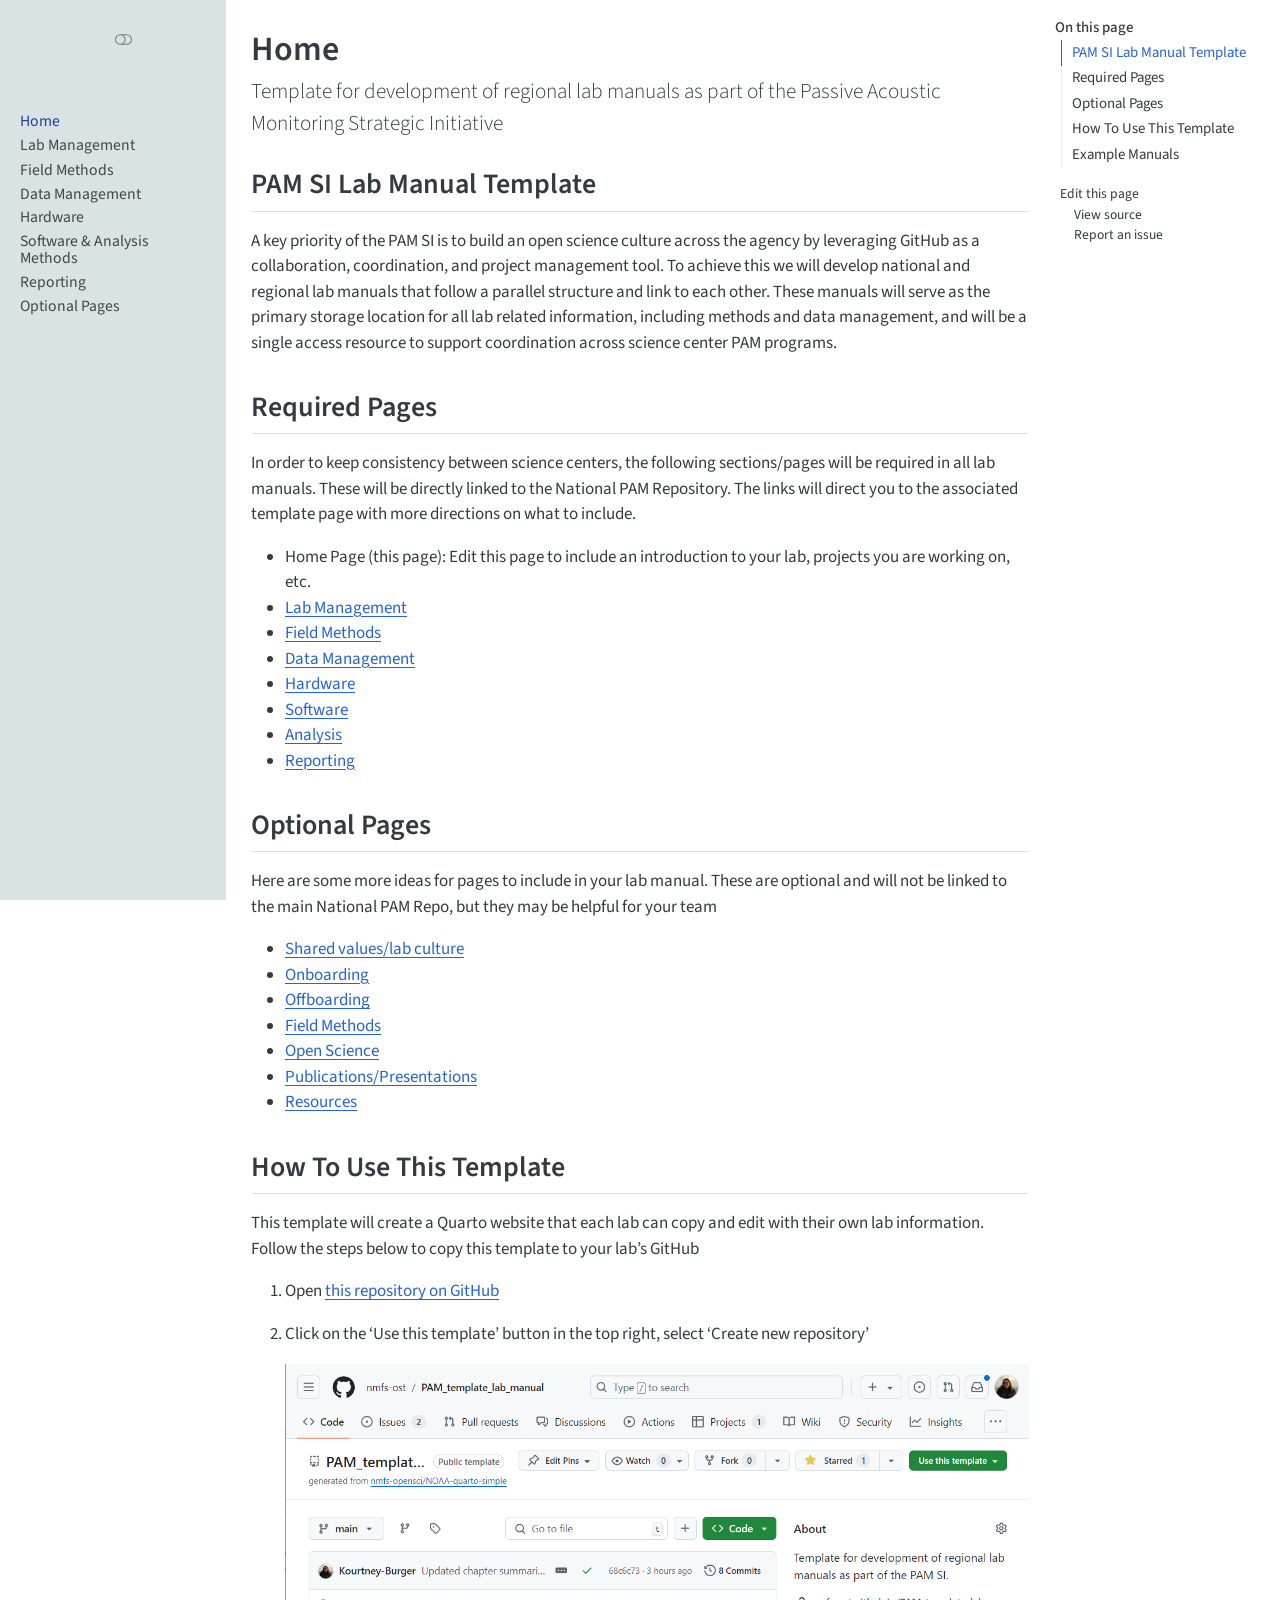
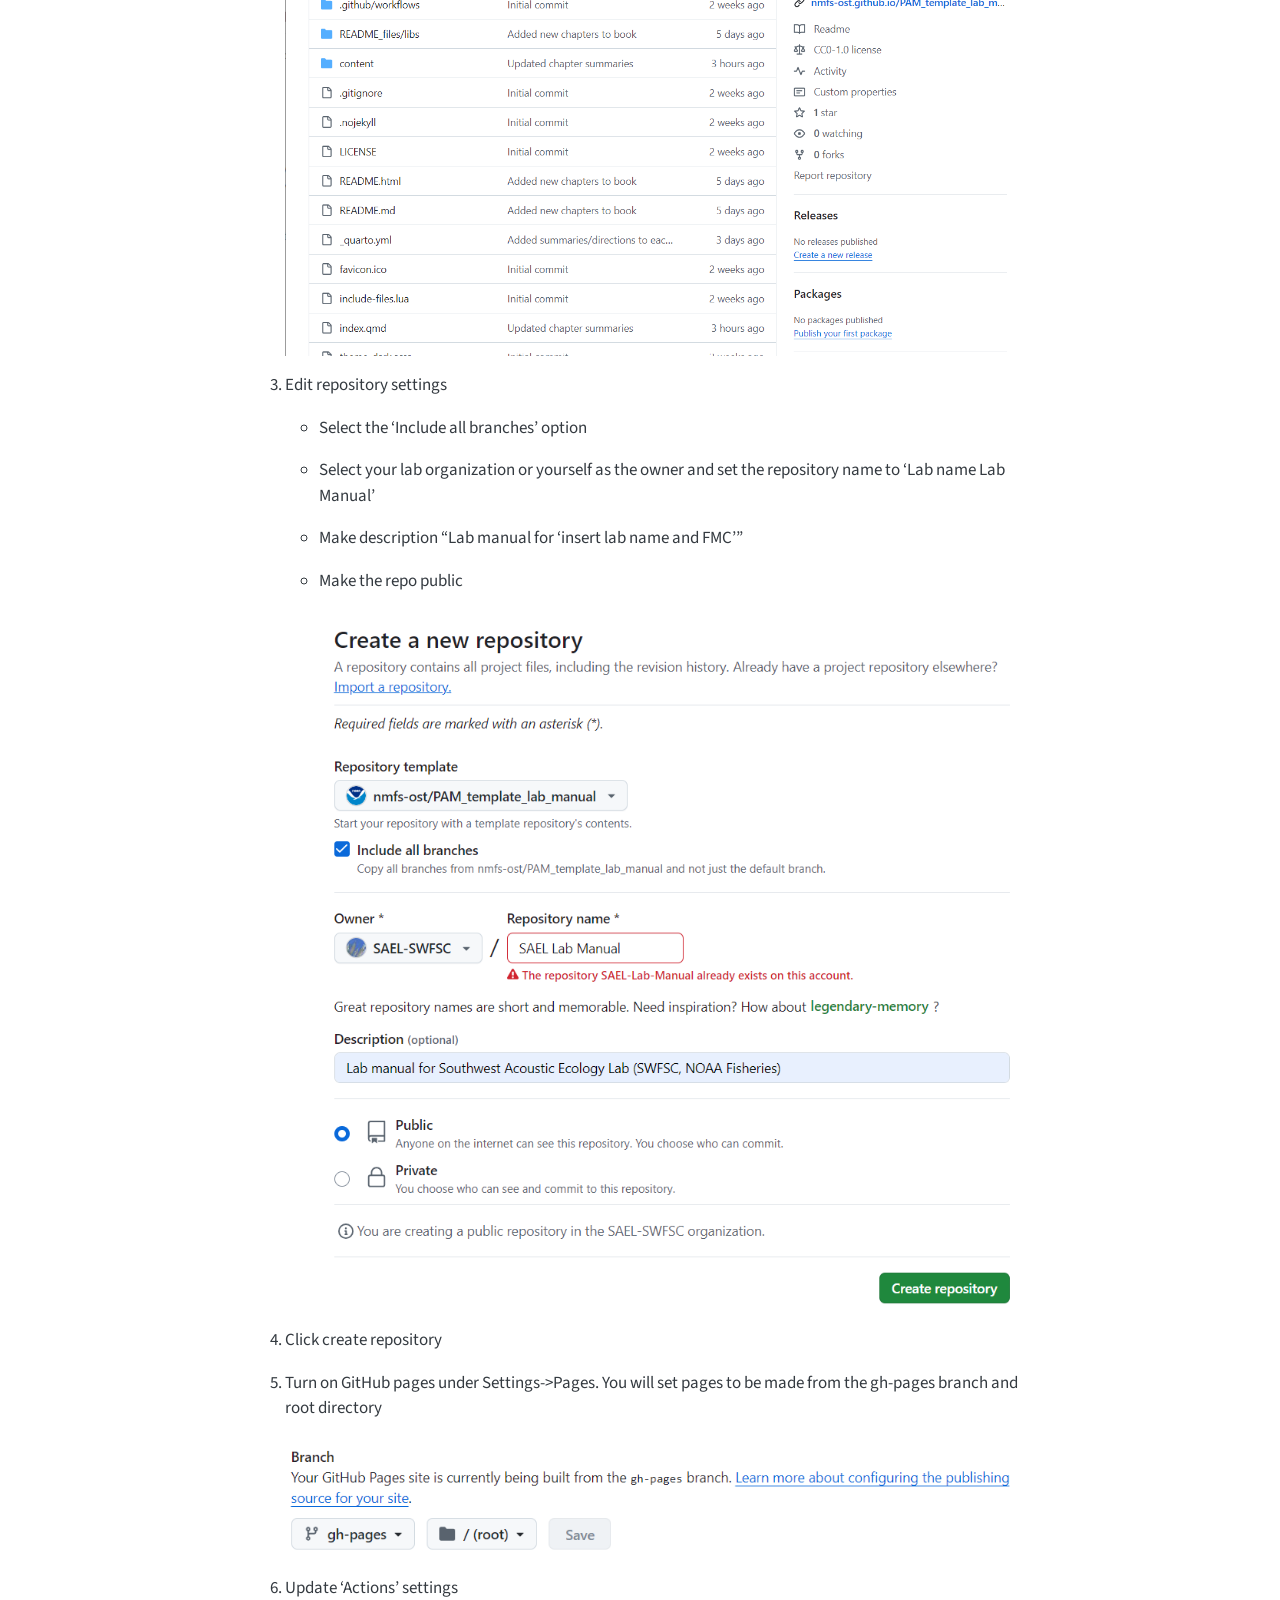
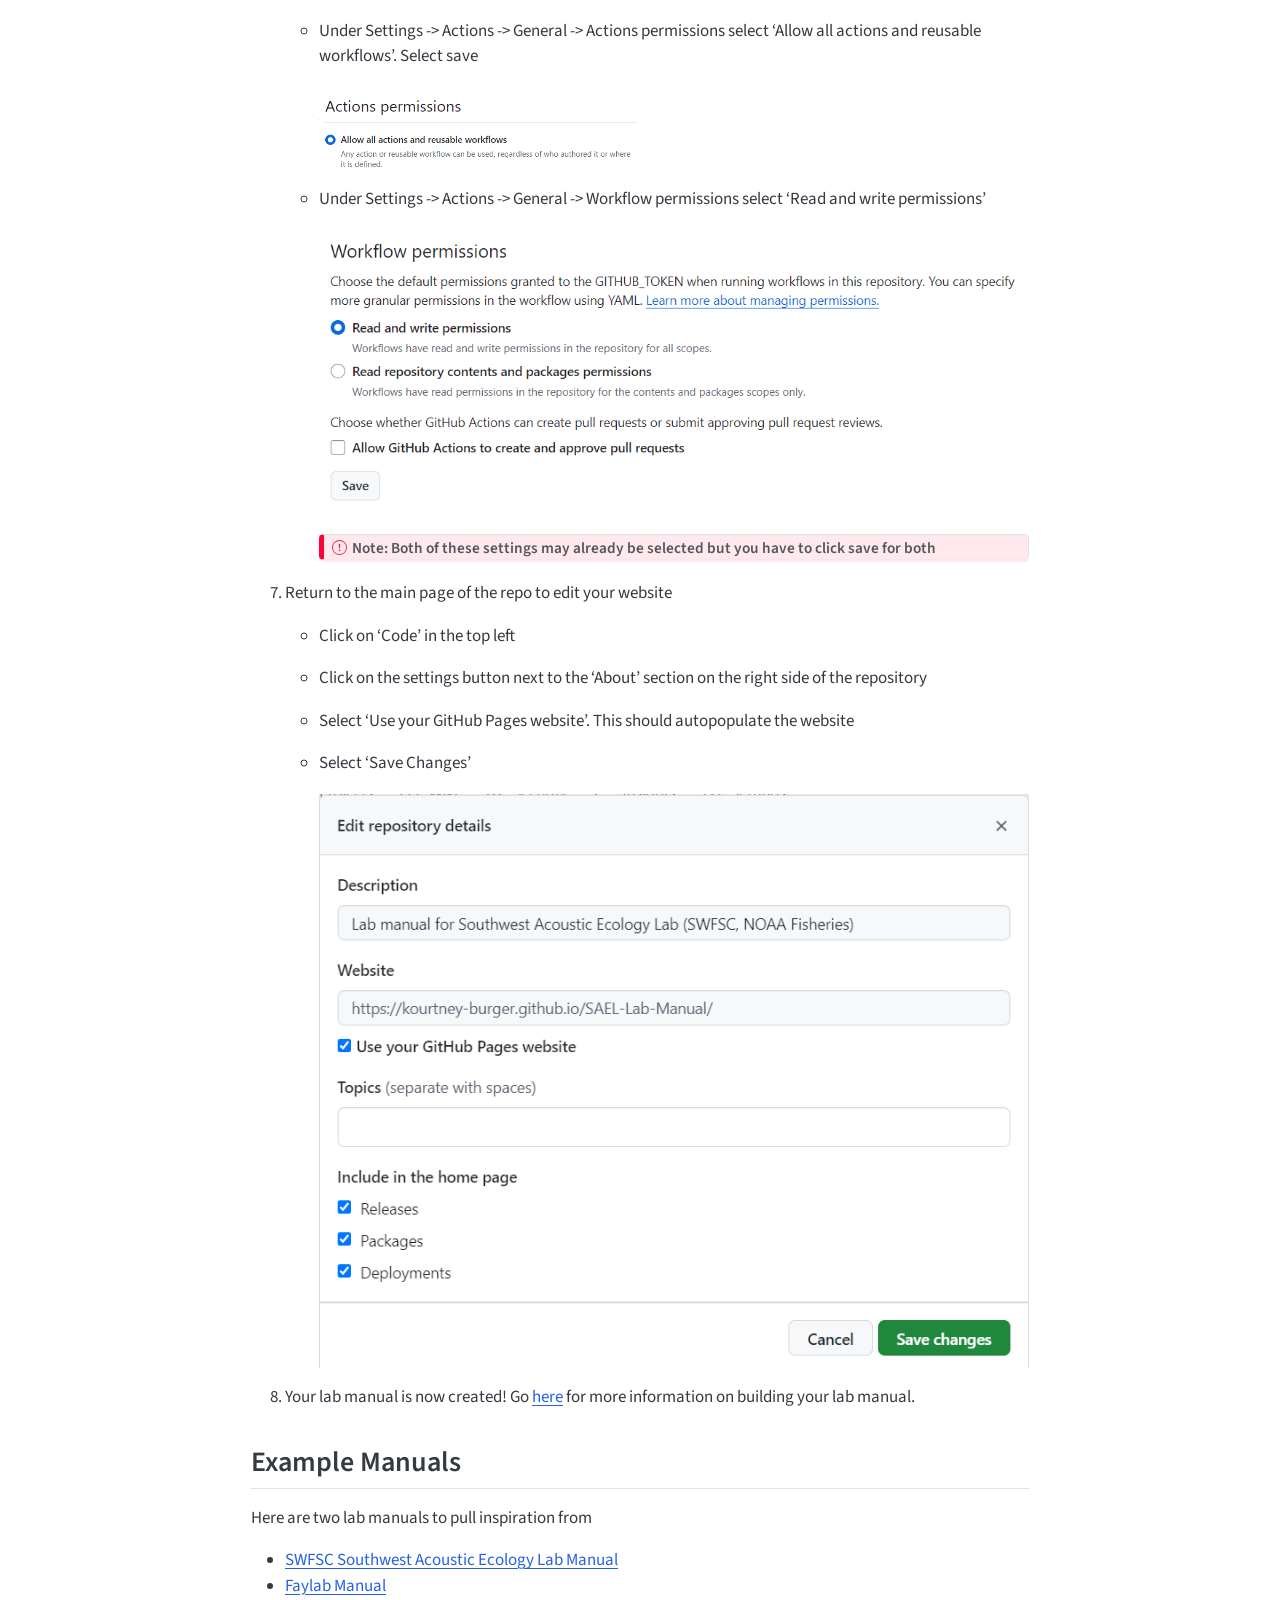
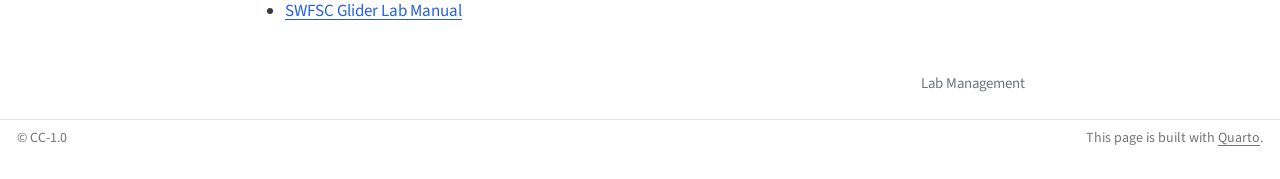
==== index.html @ 8d1e6064 "Initialize gh-pages" ====
<!DOCTYPE html>
<html xmlns="http://www.w3.org/1999/xhtml" lang="en" xml:lang="en"><head>

<meta charset="utf-8">
<meta name="generator" content="quarto-1.7.31">

<meta name="viewport" content="width=device-width, initial-scale=1.0, user-scalable=yes">


<title>Home – NOAA quarto simple</title>
<style>
code{white-space: pre-wrap;}
span.smallcaps{font-variant: small-caps;}
div.columns{display: flex; gap: min(4vw, 1.5em);}
div.column{flex: auto; overflow-x: auto;}
div.hanging-indent{margin-left: 1.5em; text-indent: -1.5em;}
ul.task-list{list-style: none;}
ul.task-list li input[type="checkbox"] {
  width: 0.8em;
  margin: 0 0.8em 0.2em -1em; /* quarto-specific, see https://github.com/quarto-dev/quarto-cli/issues/4556 */ 
  vertical-align: middle;
}
</style>


<script src="site_libs/quarto-nav/quarto-nav.js"></script>
<script src="site_libs/clipboard/clipboard.min.js"></script>
<script src="site_libs/quarto-search/autocomplete.umd.js"></script>
<script src="site_libs/quarto-search/fuse.min.js"></script>
<script src="site_libs/quarto-search/quarto-search.js"></script>
<meta name="quarto:offset" content="./">
<link href="./content/LabManagement.html" rel="next">
<link href="./images/favicon.ico" rel="icon">
<script src="site_libs/quarto-html/quarto.js" type="module"></script>
<script src="site_libs/quarto-html/tabsets/tabsets.js" type="module"></script>
<script src="site_libs/quarto-html/popper.min.js"></script>
<script src="site_libs/quarto-html/tippy.umd.min.js"></script>
<script src="site_libs/quarto-html/anchor.min.js"></script>
<link href="site_libs/quarto-html/tippy.css" rel="stylesheet">
<link href="site_libs/quarto-html/quarto-syntax-highlighting-e1a5c8363afafaef2c763b6775fbf3ca.css" rel="stylesheet" class="quarto-color-scheme" id="quarto-text-highlighting-styles">
<link href="site_libs/quarto-html/quarto-syntax-highlighting-dark-8ef56b68f8fa1e9d2ba328e99e439f80.css" rel="stylesheet" class="quarto-color-scheme quarto-color-alternate" id="quarto-text-highlighting-styles">
<link href="site_libs/quarto-html/quarto-syntax-highlighting-e1a5c8363afafaef2c763b6775fbf3ca.css" rel="stylesheet" class="quarto-color-scheme-extra" id="quarto-text-highlighting-styles">
<script src="site_libs/bootstrap/bootstrap.min.js"></script>
<link href="site_libs/bootstrap/bootstrap-icons.css" rel="stylesheet">
<link href="site_libs/bootstrap/bootstrap-f4511e7c7da31304ac4019ab17dc7eac.min.css" rel="stylesheet" append-hash="true" class="quarto-color-scheme" id="quarto-bootstrap" data-mode="light">
<link href="site_libs/bootstrap/bootstrap-dark-7ad160369fa1c49b10eedb3a7e81e124.min.css" rel="stylesheet" append-hash="true" class="quarto-color-scheme quarto-color-alternate" id="quarto-bootstrap" data-mode="dark">
<link href="site_libs/bootstrap/bootstrap-f4511e7c7da31304ac4019ab17dc7eac.min.css" rel="stylesheet" append-hash="true" class="quarto-color-scheme-extra" id="quarto-bootstrap" data-mode="light">
<script id="quarto-search-options" type="application/json">{
  "location": "sidebar",
  "copy-button": false,
  "collapse-after": 3,
  "panel-placement": "start",
  "type": "textbox",
  "limit": 50,
  "keyboard-shortcut": [
    "f",
    "/",
    "s"
  ],
  "show-item-context": false,
  "language": {
    "search-no-results-text": "No results",
    "search-matching-documents-text": "matching documents",
    "search-copy-link-title": "Copy link to search",
    "search-hide-matches-text": "Hide additional matches",
    "search-more-match-text": "more match in this document",
    "search-more-matches-text": "more matches in this document",
    "search-clear-button-title": "Clear",
    "search-text-placeholder": "",
    "search-detached-cancel-button-title": "Cancel",
    "search-submit-button-title": "Submit",
    "search-label": "Search"
  }
}</script>


</head>

<body class="nav-sidebar docked quarto-light"><script id="quarto-html-before-body" type="application/javascript">
    const toggleBodyColorMode = (bsSheetEl) => {
      const mode = bsSheetEl.getAttribute("data-mode");
      const bodyEl = window.document.querySelector("body");
      if (mode === "dark") {
        bodyEl.classList.add("quarto-dark");
        bodyEl.classList.remove("quarto-light");
      } else {
        bodyEl.classList.add("quarto-light");
        bodyEl.classList.remove("quarto-dark");
      }
    }
    const toggleBodyColorPrimary = () => {
      const bsSheetEl = window.document.querySelector("link#quarto-bootstrap:not([rel=disabled-stylesheet])");
      if (bsSheetEl) {
        toggleBodyColorMode(bsSheetEl);
      }
    }
    const setColorSchemeToggle = (alternate) => {
      const toggles = window.document.querySelectorAll('.quarto-color-scheme-toggle');
      for (let i=0; i < toggles.length; i++) {
        const toggle = toggles[i];
        if (toggle) {
          if (alternate) {
            toggle.classList.add("alternate");
          } else {
            toggle.classList.remove("alternate");
          }
        }
      }
    };
    const toggleColorMode = (alternate) => {
      // Switch the stylesheets
      const primaryStylesheets = window.document.querySelectorAll('link.quarto-color-scheme:not(.quarto-color-alternate)');
      const alternateStylesheets = window.document.querySelectorAll('link.quarto-color-scheme.quarto-color-alternate');
      manageTransitions('#quarto-margin-sidebar .nav-link', false);
      if (alternate) {
        // note: dark is layered on light, we don't disable primary!
        enableStylesheet(alternateStylesheets);
        for (const sheetNode of alternateStylesheets) {
          if (sheetNode.id === "quarto-bootstrap") {
            toggleBodyColorMode(sheetNode);
          }
        }
      } else {
        disableStylesheet(alternateStylesheets);
        enableStylesheet(primaryStylesheets)
        toggleBodyColorPrimary();
      }
      manageTransitions('#quarto-margin-sidebar .nav-link', true);
      // Switch the toggles
      setColorSchemeToggle(alternate)
      // Hack to workaround the fact that safari doesn't
      // properly recolor the scrollbar when toggling (#1455)
      if (navigator.userAgent.indexOf('Safari') > 0 && navigator.userAgent.indexOf('Chrome') == -1) {
        manageTransitions("body", false);
        window.scrollTo(0, 1);
        setTimeout(() => {
          window.scrollTo(0, 0);
          manageTransitions("body", true);
        }, 40);
      }
    }
    const disableStylesheet = (stylesheets) => {
      for (let i=0; i < stylesheets.length; i++) {
        const stylesheet = stylesheets[i];
        stylesheet.rel = 'disabled-stylesheet';
      }
    }
    const enableStylesheet = (stylesheets) => {
      for (let i=0; i < stylesheets.length; i++) {
        const stylesheet = stylesheets[i];
        if(stylesheet.rel !== 'stylesheet') { // for Chrome, which will still FOUC without this check
          stylesheet.rel = 'stylesheet';
        }
      }
    }
    const manageTransitions = (selector, allowTransitions) => {
      const els = window.document.querySelectorAll(selector);
      for (let i=0; i < els.length; i++) {
        const el = els[i];
        if (allowTransitions) {
          el.classList.remove('notransition');
        } else {
          el.classList.add('notransition');
        }
      }
    }
    const isFileUrl = () => {
      return window.location.protocol === 'file:';
    }
    const hasAlternateSentinel = () => {
      let styleSentinel = getColorSchemeSentinel();
      if (styleSentinel !== null) {
        return styleSentinel === "alternate";
      } else {
        return false;
      }
    }
    const setStyleSentinel = (alternate) => {
      const value = alternate ? "alternate" : "default";
      if (!isFileUrl()) {
        window.localStorage.setItem("quarto-color-scheme", value);
      } else {
        localAlternateSentinel = value;
      }
    }
    const getColorSchemeSentinel = () => {
      if (!isFileUrl()) {
        const storageValue = window.localStorage.getItem("quarto-color-scheme");
        return storageValue != null ? storageValue : localAlternateSentinel;
      } else {
        return localAlternateSentinel;
      }
    }
    const toggleGiscusIfUsed = (isAlternate, darkModeDefault) => {
      const baseTheme = document.querySelector('#giscus-base-theme')?.value ?? 'light';
      const alternateTheme = document.querySelector('#giscus-alt-theme')?.value ?? 'dark';
      let newTheme = '';
      if(authorPrefersDark) {
        newTheme = isAlternate ? baseTheme : alternateTheme;
      } else {
        newTheme = isAlternate ? alternateTheme : baseTheme;
      }
      const changeGiscusTheme = () => {
        // From: https://github.com/giscus/giscus/issues/336
        const sendMessage = (message) => {
          const iframe = document.querySelector('iframe.giscus-frame');
          if (!iframe) return;
          iframe.contentWindow.postMessage({ giscus: message }, 'https://giscus.app');
        }
        sendMessage({
          setConfig: {
            theme: newTheme
          }
        });
      }
      const isGiscussLoaded = window.document.querySelector('iframe.giscus-frame') !== null;
      if (isGiscussLoaded) {
        changeGiscusTheme();
      }
    };
    const authorPrefersDark = false;
    const darkModeDefault = authorPrefersDark;
      document.querySelector('link#quarto-text-highlighting-styles.quarto-color-scheme-extra').rel = 'disabled-stylesheet';
      document.querySelector('link#quarto-bootstrap.quarto-color-scheme-extra').rel = 'disabled-stylesheet';
    let localAlternateSentinel = darkModeDefault ? 'alternate' : 'default';
    // Dark / light mode switch
    window.quartoToggleColorScheme = () => {
      // Read the current dark / light value
      let toAlternate = !hasAlternateSentinel();
      toggleColorMode(toAlternate);
      setStyleSentinel(toAlternate);
      toggleGiscusIfUsed(toAlternate, darkModeDefault);
      window.dispatchEvent(new Event('resize'));
    };
    // Switch to dark mode if need be
    if (hasAlternateSentinel()) {
      toggleColorMode(true);
    } else {
      toggleColorMode(false);
    }
  </script>

<div id="quarto-search-results"></div>
  <header id="quarto-header" class="headroom fixed-top">
  <nav class="quarto-secondary-nav">
    <div class="container-fluid d-flex">
      <button type="button" class="quarto-btn-toggle btn" data-bs-toggle="collapse" role="button" data-bs-target=".quarto-sidebar-collapse-item" aria-controls="quarto-sidebar" aria-expanded="false" aria-label="Toggle sidebar navigation" onclick="if (window.quartoToggleHeadroom) { window.quartoToggleHeadroom(); }">
        <i class="bi bi-layout-text-sidebar-reverse"></i>
      </button>
        <nav class="quarto-page-breadcrumbs" aria-label="breadcrumb"><ol class="breadcrumb"><li class="breadcrumb-item"><a href="./index.html">Home</a></li></ol></nav>
        <a class="flex-grow-1" role="navigation" data-bs-toggle="collapse" data-bs-target=".quarto-sidebar-collapse-item" aria-controls="quarto-sidebar" aria-expanded="false" aria-label="Toggle sidebar navigation" onclick="if (window.quartoToggleHeadroom) { window.quartoToggleHeadroom(); }">      
        </a>
      <button type="button" class="btn quarto-search-button" aria-label="Search" onclick="window.quartoOpenSearch();">
        <i class="bi bi-search"></i>
      </button>
    </div>
  </nav>
</header>
<!-- content -->
<div id="quarto-content" class="quarto-container page-columns page-rows-contents page-layout-full">
<!-- sidebar -->
  <nav id="quarto-sidebar" class="sidebar collapse collapse-horizontal quarto-sidebar-collapse-item sidebar-navigation docked overflow-auto">
    <div class="pt-lg-2 mt-2 text-center sidebar-header">
      <a href="./index.html" class="sidebar-logo-link">
      <img src="https://upload.wikimedia.org/wikipedia/commons/7/79/NOAA_logo.svg" alt="" class="sidebar-logo py-0 d-lg-inline d-none">
      </a>
      <div class="sidebar-tools-main tools-wide">
    <a href="https://nmfs-ost.github.io/PAM_National_NMFS_Network" title="NMFS National Passive Acoustic Monitoring Network" class="quarto-navigation-tool px-1" aria-label="NMFS National Passive Acoustic Monitoring Network"><i class="bi bi-globe"></i></a>
    <a href="https://github.com/nmfs-ost/PAM_template_lab_manual" title="NMFS PAM SI Lab Manual Template" class="quarto-navigation-tool px-1" aria-label="NMFS PAM SI Lab Manual Template"><i class="bi bi-github"></i></a>
  <a href="" class="quarto-color-scheme-toggle quarto-navigation-tool  px-1" onclick="window.quartoToggleColorScheme(); return false;" title="Toggle dark mode"><i class="bi"></i></a>
</div>
      </div>
        <div class="mt-2 flex-shrink-0 align-items-center">
        <div class="sidebar-search">
        <div id="quarto-search" class="" title="Search"></div>
        </div>
        </div>
    <div class="sidebar-menu-container"> 
    <ul class="list-unstyled mt-1">
        <li class="sidebar-item">
  <div class="sidebar-item-container"> 
  <a href="./index.html" class="sidebar-item-text sidebar-link active">
 <span class="menu-text">Home</span></a>
  </div>
</li>
        <li class="sidebar-item sidebar-item-section">
      <div class="sidebar-item-container"> 
            <a href="./content/LabManagement.html" class="sidebar-item-text sidebar-link">
 <span class="menu-text">Lab Management</span></a>
          <a class="sidebar-item-toggle text-start collapsed" data-bs-toggle="collapse" data-bs-target="#quarto-sidebar-section-1" role="navigation" aria-expanded="false" aria-label="Toggle section">
            <i class="bi bi-chevron-right ms-2"></i>
          </a> 
      </div>
      <ul id="quarto-sidebar-section-1" class="collapse list-unstyled sidebar-section depth1 ">  
          <li class="sidebar-item">
  <div class="sidebar-item-container"> 
  <a href="./content/Safety.html" class="sidebar-item-text sidebar-link">
 <span class="menu-text">Safety</span></a>
  </div>
</li>
          <li class="sidebar-item">
  <div class="sidebar-item-container"> 
  <a href="./content/Inventory.html" class="sidebar-item-text sidebar-link">
 <span class="menu-text">Inventory</span></a>
  </div>
</li>
          <li class="sidebar-item">
  <div class="sidebar-item-container"> 
  <a href="./content/Hardware.html" class="sidebar-item-text sidebar-link">
 <span class="menu-text">Hardware</span></a>
  </div>
</li>
      </ul>
  </li>
        <li class="sidebar-item">
  <div class="sidebar-item-container"> 
  <a href="./content/FieldMethods.html" class="sidebar-item-text sidebar-link">
 <span class="menu-text">Field Methods</span></a>
  </div>
</li>
        <li class="sidebar-item">
  <div class="sidebar-item-container"> 
  <a href="./content/DataManagement.html" class="sidebar-item-text sidebar-link">
 <span class="menu-text">Data Management</span></a>
  </div>
</li>
        <li class="sidebar-item">
  <div class="sidebar-item-container"> 
  <a href="./content/Hardware.html" class="sidebar-item-text sidebar-link">
 <span class="menu-text">Hardware</span></a>
  </div>
</li>
        <li class="sidebar-item sidebar-item-section">
      <div class="sidebar-item-container"> 
            <a href="./content/SoftwareAnalysis.html" class="sidebar-item-text sidebar-link">
 <span class="menu-text">Software &amp; Analysis Methods</span></a>
          <a class="sidebar-item-toggle text-start collapsed" data-bs-toggle="collapse" data-bs-target="#quarto-sidebar-section-2" role="navigation" aria-expanded="false" aria-label="Toggle section">
            <i class="bi bi-chevron-right ms-2"></i>
          </a> 
      </div>
      <ul id="quarto-sidebar-section-2" class="collapse list-unstyled sidebar-section depth1 ">  
          <li class="sidebar-item">
  <div class="sidebar-item-container"> 
  <a href="./content/Software.html" class="sidebar-item-text sidebar-link">
 <span class="menu-text">Software</span></a>
  </div>
</li>
          <li class="sidebar-item">
  <div class="sidebar-item-container"> 
  <a href="./content/AnalysisMethods.html" class="sidebar-item-text sidebar-link">
 <span class="menu-text">Analysis Methods</span></a>
  </div>
</li>
      </ul>
  </li>
        <li class="sidebar-item">
  <div class="sidebar-item-container"> 
  <a href="./content/Reporting.html" class="sidebar-item-text sidebar-link">
 <span class="menu-text">Reporting</span></a>
  </div>
</li>
        <li class="sidebar-item sidebar-item-section">
      <div class="sidebar-item-container"> 
            <a class="sidebar-item-text sidebar-link text-start collapsed" data-bs-toggle="collapse" data-bs-target="#quarto-sidebar-section-3" role="navigation" aria-expanded="false">
 <span class="menu-text">Optional Pages</span></a>
          <a class="sidebar-item-toggle text-start collapsed" data-bs-toggle="collapse" data-bs-target="#quarto-sidebar-section-3" role="navigation" aria-expanded="false" aria-label="Toggle section">
            <i class="bi bi-chevron-right ms-2"></i>
          </a> 
      </div>
      <ul id="quarto-sidebar-section-3" class="collapse list-unstyled sidebar-section depth1 ">  
          <li class="sidebar-item">
  <div class="sidebar-item-container"> 
  <a href="./content/SharedValues.html" class="sidebar-item-text sidebar-link">
 <span class="menu-text">Shared Values</span></a>
  </div>
</li>
          <li class="sidebar-item">
  <div class="sidebar-item-container"> 
  <a href="./content/Onboarding.html" class="sidebar-item-text sidebar-link">
 <span class="menu-text">Onboarding</span></a>
  </div>
</li>
          <li class="sidebar-item">
  <div class="sidebar-item-container"> 
  <a href="./content/Offboarding.html" class="sidebar-item-text sidebar-link">
 <span class="menu-text">Offboarding</span></a>
  </div>
</li>
          <li class="sidebar-item">
  <div class="sidebar-item-container"> 
  <a href="./content/FieldMethods.html" class="sidebar-item-text sidebar-link">
 <span class="menu-text">Field Methods</span></a>
  </div>
</li>
          <li class="sidebar-item">
  <div class="sidebar-item-container"> 
  <a href="./content/OpenScience.html" class="sidebar-item-text sidebar-link">
 <span class="menu-text">Open Science</span></a>
  </div>
</li>
          <li class="sidebar-item">
  <div class="sidebar-item-container"> 
  <a href="./content/PublicationsPresentations.html" class="sidebar-item-text sidebar-link">
 <span class="menu-text">Publications and Presentations</span></a>
  </div>
</li>
          <li class="sidebar-item">
  <div class="sidebar-item-container"> 
  <a href="./content/Resources.html" class="sidebar-item-text sidebar-link">
 <span class="menu-text">Resources</span></a>
  </div>
</li>
      </ul>
  </li>
    </ul>
    </div>
</nav>
<div id="quarto-sidebar-glass" class="quarto-sidebar-collapse-item" data-bs-toggle="collapse" data-bs-target=".quarto-sidebar-collapse-item"></div>
<!-- margin-sidebar -->
    <div id="quarto-margin-sidebar" class="sidebar margin-sidebar">
        <nav id="TOC" role="doc-toc" class="toc-active">
    <h2 id="toc-title">On this page</h2>
   
  <ul>
  <li><a href="#pam-si-lab-manual-template" id="toc-pam-si-lab-manual-template" class="nav-link active" data-scroll-target="#pam-si-lab-manual-template">PAM SI Lab Manual Template</a></li>
  <li><a href="#required-pages" id="toc-required-pages" class="nav-link" data-scroll-target="#required-pages">Required Pages</a></li>
  <li><a href="#optional-pages" id="toc-optional-pages" class="nav-link" data-scroll-target="#optional-pages">Optional Pages</a></li>
  <li><a href="#how-to-use-this-template" id="toc-how-to-use-this-template" class="nav-link" data-scroll-target="#how-to-use-this-template">How To Use This Template</a></li>
  <li><a href="#example-manuals" id="toc-example-manuals" class="nav-link" data-scroll-target="#example-manuals">Example Manuals</a></li>
  </ul>
<div class="toc-actions"><ul><li><a href="https://github.com/nmfs-ost/PAM_template_lab_manual/edit/main/index.qmd" class="toc-action"><i class="bi bi-github"></i>Edit this page</a></li><li><a href="https://github.com/nmfs-ost/PAM_template_lab_manual/blob/main/index.qmd" class="toc-action"><i class="bi empty"></i>View source</a></li><li><a href="https://github.com/nmfs-ost/PAM_template_lab_manual/issues/new" class="toc-action"><i class="bi empty"></i>Report an issue</a></li></ul></div></nav>
    </div>
<!-- main -->
<main class="content column-body" id="quarto-document-content">


<header id="title-block-header" class="quarto-title-block default">
<div class="quarto-title">
<h1 class="title">Home</h1>
<p class="subtitle lead">Template for development of regional lab manuals as part of the Passive Acoustic Monitoring Strategic Initiative</p>
</div>



<div class="quarto-title-meta column-body">

    
  
    
  </div>
  


</header>


<section id="pam-si-lab-manual-template" class="level2">
<h2 class="anchored" data-anchor-id="pam-si-lab-manual-template">PAM SI Lab Manual Template</h2>
<p>A key priority of the PAM SI is to build an open science culture across the agency by leveraging GitHub as a collaboration, coordination, and project management tool. To achieve this we will develop national and regional lab manuals that follow a parallel structure and link to each other. These manuals will serve as the primary storage location for all lab related information, including methods and data management, and will be a single access resource to support coordination across science center PAM programs.</p>
</section>
<section id="required-pages" class="level2">
<h2 class="anchored" data-anchor-id="required-pages">Required Pages</h2>
<p>In order to keep consistency between science centers, the following sections/pages will be required in all lab manuals. These will be directly linked to the National PAM Repository. The links will direct you to the associated template page with more directions on what to include.</p>
<ul>
<li>Home Page (this page): Edit this page to include an introduction to your lab, projects you are working on, etc.</li>
<li><a href="https://nmfs-ost.github.io/PAM_template_lab_manual/content/LabManagement.html">Lab Management</a></li>
<li><a href="https://nmfs-ost.github.io/PAM_template_lab_manual/content/FieldMethods.html">Field Methods</a></li>
<li><a href="https://nmfs-ost.github.io/PAM_template_lab_manual/content/DataManagement.html">Data Management</a></li>
<li><a href="https://nmfs-ost.github.io/PAM_template_lab_manual/content/Hardware.html">Hardware</a></li>
<li><a href="https://nmfs-ost.github.io/PAM_template_lab_manual/content/Software.html">Software</a></li>
<li><a href="https://nmfs-ost.github.io/PAM_template_lab_manual/content/AnalysisMethods.html">Analysis</a></li>
<li><a href="https://nmfs-ost.github.io/PAM_template_lab_manual/content/Reporting.html">Reporting</a></li>
</ul>
</section>
<section id="optional-pages" class="level2">
<h2 class="anchored" data-anchor-id="optional-pages">Optional Pages</h2>
<p>Here are some more ideas for pages to include in your lab manual. These are optional and will not be linked to the main National PAM Repo, but they may be helpful for your team</p>
<ul>
<li><a href="https://nmfs-ost.github.io/PAM_template_lab_manual/content/SharedValues.html">Shared values/lab culture</a></li>
<li><a href="https://nmfs-ost.github.io/PAM_template_lab_manual/content/Onboarding.html">Onboarding</a></li>
<li><a href="https://nmfs-ost.github.io/PAM_template_lab_manual/content/Offboarding.html">Offboarding</a></li>
<li><a href="https://nmfs-ost.github.io/PAM_template_lab_manual/content/FieldMethods.html">Field Methods</a></li>
<li><a href="https://nmfs-ost.github.io/PAM_template_lab_manual/content/OpenScience.html">Open Science</a></li>
<li><a href="https://nmfs-ost.github.io/PAM_template_lab_manual/content/PublicationsPresentations.html">Publications/Presentations</a></li>
<li><a href="https://nmfs-ost.github.io/PAM_template_lab_manual/content/Resources.html">Resources</a></li>
</ul>
</section>
<section id="how-to-use-this-template" class="level2">
<h2 class="anchored" data-anchor-id="how-to-use-this-template">How To Use This Template</h2>
<p>This template will create a Quarto website that each lab can copy and edit with their own lab information. Follow the steps below to copy this template to your lab’s GitHub</p>
<ol type="1">
<li><p>Open <a href="https://github.com/nmfs-ost/PAM_template_lab_manual">this repository on GitHub</a></p></li>
<li><p>Click on the ‘Use this template’ button in the top right, select ‘Create new repository’</p>
<p><img src="content/images/repoTemplate.png" class="img-fluid"></p></li>
<li><p>Edit repository settings</p>
<ul>
<li><p>Select the ‘Include all branches’ option</p></li>
<li><p>Select your lab organization or yourself as the owner and set the repository name to ‘Lab name Lab Manual’</p></li>
<li><p>Make description “Lab manual for ‘insert lab name and FMC’”</p></li>
<li><p>Make the repo public</p>
<p><img src="content/images/RepoSettings.png" class="img-fluid"></p></li>
</ul></li>
<li><p>Click create repository</p></li>
<li><p>Turn on GitHub pages under Settings-&gt;Pages. You will set pages to be made from the gh-pages branch and root directory</p>
<p><img src="content/images/branches.png" class="img-fluid"></p></li>
<li><p>Update ‘Actions’ settings</p>
<ul>
<li><p>Under Settings -&gt; Actions -&gt; General -&gt; Actions permissions select ‘Allow all actions and reusable workflows’. Select save</p>
<p><img src="content/images/actions.png" class="img-fluid" width="323"></p></li>
<li><p>Under Settings -&gt; Actions -&gt; General -&gt; Workflow permissions select ‘Read and write permissions’</p>
<p><img src="content/images/workflowPermissions.png" class="img-fluid"></p>
<div class="callout callout-style-default callout-important callout-titled">
<div class="callout-header d-flex align-content-center">
<div class="callout-icon-container">
<i class="callout-icon"></i>
</div>
<div class="callout-title-container flex-fill">
Note: Both of these settings may already be selected but you have to click save for both
</div>
</div>
<div class="callout-body-container callout-body">

</div>
</div></li>
</ul></li>
<li><p>Return to the main page of the repo to edit your website</p>
<ul>
<li><p>Click on ‘Code’ in the top left</p></li>
<li><p>Click on the settings button next to the ‘About’ section on the right side of the repository</p></li>
<li><p>Select ‘Use your GitHub Pages website’. This should autopopulate the website</p></li>
<li><p>Select ‘Save Changes’</p>
<p><img src="content/images/website.png" class="img-fluid"></p></li>
</ul></li>
<li><p>Your lab manual is now created! Go <a href="https://sael-swfsc.github.io/OpenScience/content/labManual.html">here</a> for more information on building your lab manual.</p></li>
</ol>
</section>
<section id="example-manuals" class="level2">
<h2 class="anchored" data-anchor-id="example-manuals">Example Manuals</h2>
<p>Here are two lab manuals to pull inspiration from</p>
<ul>
<li><a href="https://sael-swfsc.github.io/SAEL-lab-manual/content/media.html">SWFSC Southwest Acoustic Ecology Lab Manual</a></li>
<li><a href="https://thefaylab.github.io/lab-manual/">Faylab Manual</a></li>
<li><a href="https://swfsc.github.io/glider-lab-manual/">SWFSC Glider Lab Manual</a></li>
</ul>


</section>

</main> <!-- /main -->
<script id="quarto-html-after-body" type="application/javascript">
  window.document.addEventListener("DOMContentLoaded", function (event) {
    // Ensure there is a toggle, if there isn't float one in the top right
    if (window.document.querySelector('.quarto-color-scheme-toggle') === null) {
      const a = window.document.createElement('a');
      a.classList.add('top-right');
      a.classList.add('quarto-color-scheme-toggle');
      a.href = "";
      a.onclick = function() { try { window.quartoToggleColorScheme(); } catch {} return false; };
      const i = window.document.createElement("i");
      i.classList.add('bi');
      a.appendChild(i);
      window.document.body.appendChild(a);
    }
    setColorSchemeToggle(hasAlternateSentinel())
    const icon = "";
    const anchorJS = new window.AnchorJS();
    anchorJS.options = {
      placement: 'right',
      icon: icon
    };
    anchorJS.add('.anchored');
    const isCodeAnnotation = (el) => {
      for (const clz of el.classList) {
        if (clz.startsWith('code-annotation-')) {                     
          return true;
        }
      }
      return false;
    }
    const onCopySuccess = function(e) {
      // button target
      const button = e.trigger;
      // don't keep focus
      button.blur();
      // flash "checked"
      button.classList.add('code-copy-button-checked');
      var currentTitle = button.getAttribute("title");
      button.setAttribute("title", "Copied!");
      let tooltip;
      if (window.bootstrap) {
        button.setAttribute("data-bs-toggle", "tooltip");
        button.setAttribute("data-bs-placement", "left");
        button.setAttribute("data-bs-title", "Copied!");
        tooltip = new bootstrap.Tooltip(button, 
          { trigger: "manual", 
            customClass: "code-copy-button-tooltip",
            offset: [0, -8]});
        tooltip.show();    
      }
      setTimeout(function() {
        if (tooltip) {
          tooltip.hide();
          button.removeAttribute("data-bs-title");
          button.removeAttribute("data-bs-toggle");
          button.removeAttribute("data-bs-placement");
        }
        button.setAttribute("title", currentTitle);
        button.classList.remove('code-copy-button-checked');
      }, 1000);
      // clear code selection
      e.clearSelection();
    }
    const getTextToCopy = function(trigger) {
        const codeEl = trigger.previousElementSibling.cloneNode(true);
        for (const childEl of codeEl.children) {
          if (isCodeAnnotation(childEl)) {
            childEl.remove();
          }
        }
        return codeEl.innerText;
    }
    const clipboard = new window.ClipboardJS('.code-copy-button:not([data-in-quarto-modal])', {
      text: getTextToCopy
    });
    clipboard.on('success', onCopySuccess);
    if (window.document.getElementById('quarto-embedded-source-code-modal')) {
      const clipboardModal = new window.ClipboardJS('.code-copy-button[data-in-quarto-modal]', {
        text: getTextToCopy,
        container: window.document.getElementById('quarto-embedded-source-code-modal')
      });
      clipboardModal.on('success', onCopySuccess);
    }
      var localhostRegex = new RegExp(/^(?:http|https):\/\/localhost\:?[0-9]*\//);
      var mailtoRegex = new RegExp(/^mailto:/);
        var filterRegex = new RegExp("https:\/\/nmfs-ost\.github\.io\/PAM_template_lab_manual\/");
      var isInternal = (href) => {
          return filterRegex.test(href) || localhostRegex.test(href) || mailtoRegex.test(href);
      }
      // Inspect non-navigation links and adorn them if external
     var links = window.document.querySelectorAll('a[href]:not(.nav-link):not(.navbar-brand):not(.toc-action):not(.sidebar-link):not(.sidebar-item-toggle):not(.pagination-link):not(.no-external):not([aria-hidden]):not(.dropdown-item):not(.quarto-navigation-tool):not(.about-link)');
      for (var i=0; i<links.length; i++) {
        const link = links[i];
        if (!isInternal(link.href)) {
          // undo the damage that might have been done by quarto-nav.js in the case of
          // links that we want to consider external
          if (link.dataset.originalHref !== undefined) {
            link.href = link.dataset.originalHref;
          }
        }
      }
    function tippyHover(el, contentFn, onTriggerFn, onUntriggerFn) {
      const config = {
        allowHTML: true,
        maxWidth: 500,
        delay: 100,
        arrow: false,
        appendTo: function(el) {
            return el.parentElement;
        },
        interactive: true,
        interactiveBorder: 10,
        theme: 'quarto',
        placement: 'bottom-start',
      };
      if (contentFn) {
        config.content = contentFn;
      }
      if (onTriggerFn) {
        config.onTrigger = onTriggerFn;
      }
      if (onUntriggerFn) {
        config.onUntrigger = onUntriggerFn;
      }
      window.tippy(el, config); 
    }
    const noterefs = window.document.querySelectorAll('a[role="doc-noteref"]');
    for (var i=0; i<noterefs.length; i++) {
      const ref = noterefs[i];
      tippyHover(ref, function() {
        // use id or data attribute instead here
        let href = ref.getAttribute('data-footnote-href') || ref.getAttribute('href');
        try { href = new URL(href).hash; } catch {}
        const id = href.replace(/^#\/?/, "");
        const note = window.document.getElementById(id);
        if (note) {
          return note.innerHTML;
        } else {
          return "";
        }
      });
    }
    const xrefs = window.document.querySelectorAll('a.quarto-xref');
    const processXRef = (id, note) => {
      // Strip column container classes
      const stripColumnClz = (el) => {
        el.classList.remove("page-full", "page-columns");
        if (el.children) {
          for (const child of el.children) {
            stripColumnClz(child);
          }
        }
      }
      stripColumnClz(note)
      if (id === null || id.startsWith('sec-')) {
        // Special case sections, only their first couple elements
        const container = document.createElement("div");
        if (note.children && note.children.length > 2) {
          container.appendChild(note.children[0].cloneNode(true));
          for (let i = 1; i < note.children.length; i++) {
            const child = note.children[i];
            if (child.tagName === "P" && child.innerText === "") {
              continue;
            } else {
              container.appendChild(child.cloneNode(true));
              break;
            }
          }
          if (window.Quarto?.typesetMath) {
            window.Quarto.typesetMath(container);
          }
          return container.innerHTML
        } else {
          if (window.Quarto?.typesetMath) {
            window.Quarto.typesetMath(note);
          }
          return note.innerHTML;
        }
      } else {
        // Remove any anchor links if they are present
        const anchorLink = note.querySelector('a.anchorjs-link');
        if (anchorLink) {
          anchorLink.remove();
        }
        if (window.Quarto?.typesetMath) {
          window.Quarto.typesetMath(note);
        }
        if (note.classList.contains("callout")) {
          return note.outerHTML;
        } else {
          return note.innerHTML;
        }
      }
    }
    for (var i=0; i<xrefs.length; i++) {
      const xref = xrefs[i];
      tippyHover(xref, undefined, function(instance) {
        instance.disable();
        let url = xref.getAttribute('href');
        let hash = undefined; 
        if (url.startsWith('#')) {
          hash = url;
        } else {
          try { hash = new URL(url).hash; } catch {}
        }
        if (hash) {
          const id = hash.replace(/^#\/?/, "");
          const note = window.document.getElementById(id);
          if (note !== null) {
            try {
              const html = processXRef(id, note.cloneNode(true));
              instance.setContent(html);
            } finally {
              instance.enable();
              instance.show();
            }
          } else {
            // See if we can fetch this
            fetch(url.split('#')[0])
            .then(res => res.text())
            .then(html => {
              const parser = new DOMParser();
              const htmlDoc = parser.parseFromString(html, "text/html");
              const note = htmlDoc.getElementById(id);
              if (note !== null) {
                const html = processXRef(id, note);
                instance.setContent(html);
              } 
            }).finally(() => {
              instance.enable();
              instance.show();
            });
          }
        } else {
          // See if we can fetch a full url (with no hash to target)
          // This is a special case and we should probably do some content thinning / targeting
          fetch(url)
          .then(res => res.text())
          .then(html => {
            const parser = new DOMParser();
            const htmlDoc = parser.parseFromString(html, "text/html");
            const note = htmlDoc.querySelector('main.content');
            if (note !== null) {
              // This should only happen for chapter cross references
              // (since there is no id in the URL)
              // remove the first header
              if (note.children.length > 0 && note.children[0].tagName === "HEADER") {
                note.children[0].remove();
              }
              const html = processXRef(null, note);
              instance.setContent(html);
            } 
          }).finally(() => {
            instance.enable();
            instance.show();
          });
        }
      }, function(instance) {
      });
    }
        let selectedAnnoteEl;
        const selectorForAnnotation = ( cell, annotation) => {
          let cellAttr = 'data-code-cell="' + cell + '"';
          let lineAttr = 'data-code-annotation="' +  annotation + '"';
          const selector = 'span[' + cellAttr + '][' + lineAttr + ']';
          return selector;
        }
        const selectCodeLines = (annoteEl) => {
          const doc = window.document;
          const targetCell = annoteEl.getAttribute("data-target-cell");
          const targetAnnotation = annoteEl.getAttribute("data-target-annotation");
          const annoteSpan = window.document.querySelector(selectorForAnnotation(targetCell, targetAnnotation));
          const lines = annoteSpan.getAttribute("data-code-lines").split(",");
          const lineIds = lines.map((line) => {
            return targetCell + "-" + line;
          })
          let top = null;
          let height = null;
          let parent = null;
          if (lineIds.length > 0) {
              //compute the position of the single el (top and bottom and make a div)
              const el = window.document.getElementById(lineIds[0]);
              top = el.offsetTop;
              height = el.offsetHeight;
              parent = el.parentElement.parentElement;
            if (lineIds.length > 1) {
              const lastEl = window.document.getElementById(lineIds[lineIds.length - 1]);
              const bottom = lastEl.offsetTop + lastEl.offsetHeight;
              height = bottom - top;
            }
            if (top !== null && height !== null && parent !== null) {
              // cook up a div (if necessary) and position it 
              let div = window.document.getElementById("code-annotation-line-highlight");
              if (div === null) {
                div = window.document.createElement("div");
                div.setAttribute("id", "code-annotation-line-highlight");
                div.style.position = 'absolute';
                parent.appendChild(div);
              }
              div.style.top = top - 2 + "px";
              div.style.height = height + 4 + "px";
              div.style.left = 0;
              let gutterDiv = window.document.getElementById("code-annotation-line-highlight-gutter");
              if (gutterDiv === null) {
                gutterDiv = window.document.createElement("div");
                gutterDiv.setAttribute("id", "code-annotation-line-highlight-gutter");
                gutterDiv.style.position = 'absolute';
                const codeCell = window.document.getElementById(targetCell);
                const gutter = codeCell.querySelector('.code-annotation-gutter');
                gutter.appendChild(gutterDiv);
              }
              gutterDiv.style.top = top - 2 + "px";
              gutterDiv.style.height = height + 4 + "px";
            }
            selectedAnnoteEl = annoteEl;
          }
        };
        const unselectCodeLines = () => {
          const elementsIds = ["code-annotation-line-highlight", "code-annotation-line-highlight-gutter"];
          elementsIds.forEach((elId) => {
            const div = window.document.getElementById(elId);
            if (div) {
              div.remove();
            }
          });
          selectedAnnoteEl = undefined;
        };
          // Handle positioning of the toggle
      window.addEventListener(
        "resize",
        throttle(() => {
          elRect = undefined;
          if (selectedAnnoteEl) {
            selectCodeLines(selectedAnnoteEl);
          }
        }, 10)
      );
      function throttle(fn, ms) {
      let throttle = false;
      let timer;
        return (...args) => {
          if(!throttle) { // first call gets through
              fn.apply(this, args);
              throttle = true;
          } else { // all the others get throttled
              if(timer) clearTimeout(timer); // cancel #2
              timer = setTimeout(() => {
                fn.apply(this, args);
                timer = throttle = false;
              }, ms);
          }
        };
      }
        // Attach click handler to the DT
        const annoteDls = window.document.querySelectorAll('dt[data-target-cell]');
        for (const annoteDlNode of annoteDls) {
          annoteDlNode.addEventListener('click', (event) => {
            const clickedEl = event.target;
            if (clickedEl !== selectedAnnoteEl) {
              unselectCodeLines();
              const activeEl = window.document.querySelector('dt[data-target-cell].code-annotation-active');
              if (activeEl) {
                activeEl.classList.remove('code-annotation-active');
              }
              selectCodeLines(clickedEl);
              clickedEl.classList.add('code-annotation-active');
            } else {
              // Unselect the line
              unselectCodeLines();
              clickedEl.classList.remove('code-annotation-active');
            }
          });
        }
    const findCites = (el) => {
      const parentEl = el.parentElement;
      if (parentEl) {
        const cites = parentEl.dataset.cites;
        if (cites) {
          return {
            el,
            cites: cites.split(' ')
          };
        } else {
          return findCites(el.parentElement)
        }
      } else {
        return undefined;
      }
    };
    var bibliorefs = window.document.querySelectorAll('a[role="doc-biblioref"]');
    for (var i=0; i<bibliorefs.length; i++) {
      const ref = bibliorefs[i];
      const citeInfo = findCites(ref);
      if (citeInfo) {
        tippyHover(citeInfo.el, function() {
          var popup = window.document.createElement('div');
          citeInfo.cites.forEach(function(cite) {
            var citeDiv = window.document.createElement('div');
            citeDiv.classList.add('hanging-indent');
            citeDiv.classList.add('csl-entry');
            var biblioDiv = window.document.getElementById('ref-' + cite);
            if (biblioDiv) {
              citeDiv.innerHTML = biblioDiv.innerHTML;
            }
            popup.appendChild(citeDiv);
          });
          return popup.innerHTML;
        });
      }
    }
  });
  </script>
<nav class="page-navigation column-body">
  <div class="nav-page nav-page-previous">
  </div>
  <div class="nav-page nav-page-next">
      <a href="./content/LabManagement.html" class="pagination-link" aria-label="Lab Management">
        <span class="nav-page-text">Lab Management</span> <i class="bi bi-arrow-right-short"></i>
      </a>
  </div>
</nav>
</div> <!-- /content -->
<footer class="footer">
  <div class="nav-footer">
    <div class="nav-footer-left">
<p>© CC-1.0</p>
</div>   
    <div class="nav-footer-center">
      &nbsp;
    <div class="toc-actions d-sm-block d-md-none"><ul><li><a href="https://github.com/nmfs-ost/PAM_template_lab_manual/edit/main/index.qmd" class="toc-action"><i class="bi bi-github"></i>Edit this page</a></li><li><a href="https://github.com/nmfs-ost/PAM_template_lab_manual/blob/main/index.qmd" class="toc-action"><i class="bi empty"></i>View source</a></li><li><a href="https://github.com/nmfs-ost/PAM_template_lab_manual/issues/new" class="toc-action"><i class="bi empty"></i>Report an issue</a></li></ul></div></div>
    <div class="nav-footer-right">
<p>This page is built with <a href="https://quarto.org/">Quarto</a>.</p>
</div>
  </div>
</footer>




</body></html>
---- site_libs/quarto-html/tippy.css ----
.tippy-box[data-animation=fade][data-state=hidden]{opacity:0}[data-tippy-root]{max-width:calc(100vw - 10px)}.tippy-box{position:relative;background-color:#333;color:#fff;border-radius:4px;font-size:14px;line-height:1.4;white-space:normal;outline:0;transition-property:transform,visibility,opacity}.tippy-box[data-placement^=top]>.tippy-arrow{bottom:0}.tippy-box[data-placement^=top]>.tippy-arrow:before{bottom:-7px;left:0;border-width:8px 8px 0;border-top-color:initial;transform-origin:center top}.tippy-box[data-placement^=bottom]>.tippy-arrow{top:0}.tippy-box[data-placement^=bottom]>.tippy-arrow:before{top:-7px;left:0;border-width:0 8px 8px;border-bottom-color:initial;transform-origin:center bottom}.tippy-box[data-placement^=left]>.tippy-arrow{right:0}.tippy-box[data-placement^=left]>.tippy-arrow:before{border-width:8px 0 8px 8px;border-left-color:initial;right:-7px;transform-origin:center left}.tippy-box[data-placement^=right]>.tippy-arrow{left:0}.tippy-box[data-placement^=right]>.tippy-arrow:before{left:-7px;border-width:8px 8px 8px 0;border-right-color:initial;transform-origin:center right}.tippy-box[data-inertia][data-state=visible]{transition-timing-function:cubic-bezier(.54,1.5,.38,1.11)}.tippy-arrow{width:16px;height:16px;color:#333}.tippy-arrow:before{content:"";position:absolute;border-color:transparent;border-style:solid}.tippy-content{position:relative;padding:5px 9px;z-index:1}
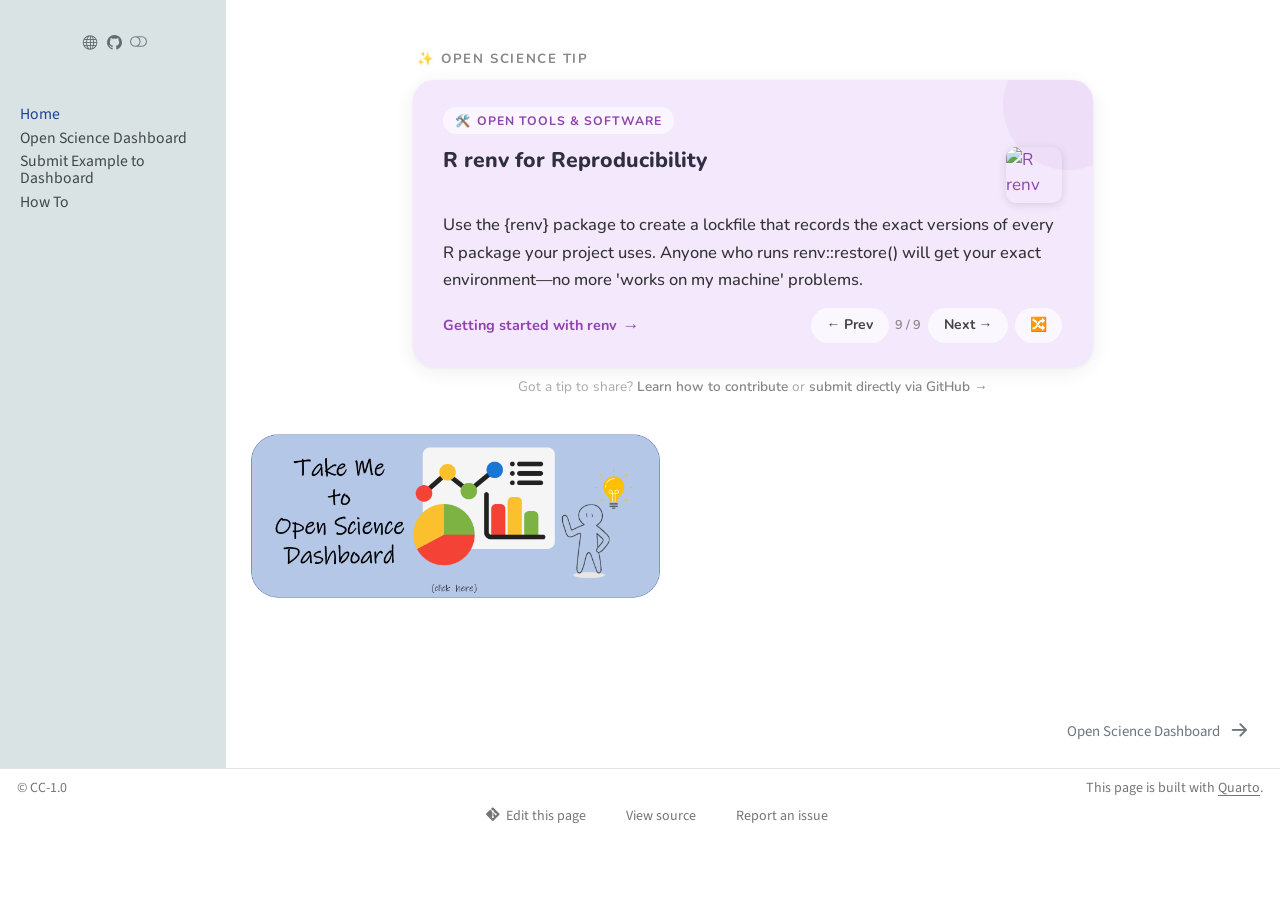
==== commit a262679c: "Built site for gh-pages" ====
--- a/index.html
+++ b/index.html
@@ -2,12 +2,12 @@
 <html xmlns="http://www.w3.org/1999/xhtml" lang="en" xml:lang="en"><head>
 
 <meta charset="utf-8">
-<meta name="generator" content="quarto-1.7.31">
+<meta name="generator" content="quarto-1.8.27">
 
 <meta name="viewport" content="width=device-width, initial-scale=1.0, user-scalable=yes">
 
 
-<title>Home – NOAA quarto simple</title>
+<title>Open Science Dashboard – NOAA quarto simple</title>
 <style>
 code{white-space: pre-wrap;}
 span.smallcaps{font-variant: small-caps;}
@@ -29,22 +29,23 @@
 <script src="site_libs/quarto-search/fuse.min.js"></script>
 <script src="site_libs/quarto-search/quarto-search.js"></script>
 <meta name="quarto:offset" content="./">
-<link href="./content/LabManagement.html" rel="next">
+<link href="./content/dashboard.html" rel="next">
 <link href="./images/favicon.ico" rel="icon">
 <script src="site_libs/quarto-html/quarto.js" type="module"></script>
 <script src="site_libs/quarto-html/tabsets/tabsets.js" type="module"></script>
+<script src="site_libs/quarto-html/axe/axe-check.js" type="module"></script>
 <script src="site_libs/quarto-html/popper.min.js"></script>
 <script src="site_libs/quarto-html/tippy.umd.min.js"></script>
 <script src="site_libs/quarto-html/anchor.min.js"></script>
 <link href="site_libs/quarto-html/tippy.css" rel="stylesheet">
-<link href="site_libs/quarto-html/quarto-syntax-highlighting-e1a5c8363afafaef2c763b6775fbf3ca.css" rel="stylesheet" class="quarto-color-scheme" id="quarto-text-highlighting-styles">
-<link href="site_libs/quarto-html/quarto-syntax-highlighting-dark-8ef56b68f8fa1e9d2ba328e99e439f80.css" rel="stylesheet" class="quarto-color-scheme quarto-color-alternate" id="quarto-text-highlighting-styles">
-<link href="site_libs/quarto-html/quarto-syntax-highlighting-e1a5c8363afafaef2c763b6775fbf3ca.css" rel="stylesheet" class="quarto-color-scheme-extra" id="quarto-text-highlighting-styles">
+<link href="site_libs/quarto-html/quarto-syntax-highlighting-ed96de9b727972fe78a7b5d16c58bf87.css" rel="stylesheet" class="quarto-color-scheme" id="quarto-text-highlighting-styles">
+<link href="site_libs/quarto-html/quarto-syntax-highlighting-dark-4d9afe2b8d18ee9fa5d0d57b5ed4214d.css" rel="stylesheet" class="quarto-color-scheme quarto-color-alternate" id="quarto-text-highlighting-styles">
+<link href="site_libs/quarto-html/quarto-syntax-highlighting-ed96de9b727972fe78a7b5d16c58bf87.css" rel="stylesheet" class="quarto-color-scheme-extra" id="quarto-text-highlighting-styles">
 <script src="site_libs/bootstrap/bootstrap.min.js"></script>
 <link href="site_libs/bootstrap/bootstrap-icons.css" rel="stylesheet">
-<link href="site_libs/bootstrap/bootstrap-f4511e7c7da31304ac4019ab17dc7eac.min.css" rel="stylesheet" append-hash="true" class="quarto-color-scheme" id="quarto-bootstrap" data-mode="light">
-<link href="site_libs/bootstrap/bootstrap-dark-7ad160369fa1c49b10eedb3a7e81e124.min.css" rel="stylesheet" append-hash="true" class="quarto-color-scheme quarto-color-alternate" id="quarto-bootstrap" data-mode="dark">
-<link href="site_libs/bootstrap/bootstrap-f4511e7c7da31304ac4019ab17dc7eac.min.css" rel="stylesheet" append-hash="true" class="quarto-color-scheme-extra" id="quarto-bootstrap" data-mode="light">
+<link href="site_libs/bootstrap/bootstrap-9b24b7aa4dada73b2f1a005fa628a955.min.css" rel="stylesheet" append-hash="true" class="quarto-color-scheme" id="quarto-bootstrap" data-mode="light">
+<link href="site_libs/bootstrap/bootstrap-dark-955dab038907d35f91c148f97680b2a0.min.css" rel="stylesheet" append-hash="true" class="quarto-color-scheme quarto-color-alternate" id="quarto-bootstrap" data-mode="dark">
+<link href="site_libs/bootstrap/bootstrap-9b24b7aa4dada73b2f1a005fa628a955.min.css" rel="stylesheet" append-hash="true" class="quarto-color-scheme-extra" id="quarto-bootstrap" data-mode="light">
 <script id="quarto-search-options" type="application/json">{
   "location": "sidebar",
   "copy-button": false,
@@ -72,8 +73,11 @@
     "search-label": "Search"
   }
 }</script>
-
-
+<link rel="preconnect" href="https://fonts.googleapis.com">
+<link rel="preconnect" href="https://fonts.gstatic.com" crossorigin="">
+
+
+<link rel="stylesheet" href="tip.css">
 </head>
 
 <body class="nav-sidebar docked quarto-light"><script id="quarto-html-before-body" type="application/javascript">
@@ -262,11 +266,12 @@
   <nav id="quarto-sidebar" class="sidebar collapse collapse-horizontal quarto-sidebar-collapse-item sidebar-navigation docked overflow-auto">
     <div class="pt-lg-2 mt-2 text-center sidebar-header">
       <a href="./index.html" class="sidebar-logo-link">
-      <img src="https://upload.wikimedia.org/wikipedia/commons/7/79/NOAA_logo.svg" alt="" class="sidebar-logo py-0 d-lg-inline d-none">
+      <img src="https://upload.wikimedia.org/wikipedia/commons/7/79/NOAA_logo.svg" alt="" class="sidebar-logo light-content py-0 d-lg-inline d-none">
+      <img src="https://upload.wikimedia.org/wikipedia/commons/7/79/NOAA_logo.svg" alt="" class="sidebar-logo dark-content py-0 d-lg-inline d-none">
       </a>
       <div class="sidebar-tools-main tools-wide">
-    <a href="https://nmfs-ost.github.io/PAM_National_NMFS_Network" title="NMFS National Passive Acoustic Monitoring Network" class="quarto-navigation-tool px-1" aria-label="NMFS National Passive Acoustic Monitoring Network"><i class="bi bi-globe"></i></a>
-    <a href="https://github.com/nmfs-ost/PAM_template_lab_manual" title="NMFS PAM SI Lab Manual Template" class="quarto-navigation-tool px-1" aria-label="NMFS PAM SI Lab Manual Template"><i class="bi bi-github"></i></a>
+    <a href="https://shannonrankin.github.io/open-science-dashboard/" title="Open Science Dashboard" class="quarto-navigation-tool px-1" aria-label="Open Science Dashboard"><i class="bi bi-globe"></i></a>
+    <a href="https://github.com/shannonrankin/open-science-dashboard" title="Open Science Dashboard" class="quarto-navigation-tool px-1" aria-label="Open Science Dashboard"><i class="bi bi-github"></i></a>
   <a href="" class="quarto-color-scheme-toggle quarto-navigation-tool  px-1" onclick="window.quartoToggleColorScheme(); return false;" title="Toggle dark mode"><i class="bi"></i></a>
 </div>
       </div>
@@ -283,166 +288,45 @@
  <span class="menu-text">Home</span></a>
   </div>
 </li>
-        <li class="sidebar-item sidebar-item-section">
-      <div class="sidebar-item-container"> 
-            <a href="./content/LabManagement.html" class="sidebar-item-text sidebar-link">
- <span class="menu-text">Lab Management</span></a>
-          <a class="sidebar-item-toggle text-start collapsed" data-bs-toggle="collapse" data-bs-target="#quarto-sidebar-section-1" role="navigation" aria-expanded="false" aria-label="Toggle section">
-            <i class="bi bi-chevron-right ms-2"></i>
-          </a> 
-      </div>
-      <ul id="quarto-sidebar-section-1" class="collapse list-unstyled sidebar-section depth1 ">  
-          <li class="sidebar-item">
-  <div class="sidebar-item-container"> 
-  <a href="./content/Safety.html" class="sidebar-item-text sidebar-link">
- <span class="menu-text">Safety</span></a>
-  </div>
-</li>
-          <li class="sidebar-item">
-  <div class="sidebar-item-container"> 
-  <a href="./content/Inventory.html" class="sidebar-item-text sidebar-link">
- <span class="menu-text">Inventory</span></a>
-  </div>
-</li>
-          <li class="sidebar-item">
-  <div class="sidebar-item-container"> 
-  <a href="./content/Hardware.html" class="sidebar-item-text sidebar-link">
- <span class="menu-text">Hardware</span></a>
-  </div>
-</li>
-      </ul>
-  </li>
         <li class="sidebar-item">
   <div class="sidebar-item-container"> 
-  <a href="./content/FieldMethods.html" class="sidebar-item-text sidebar-link">
- <span class="menu-text">Field Methods</span></a>
+  <a href="./content/dashboard.html" class="sidebar-item-text sidebar-link">
+ <span class="menu-text">Open Science Dashboard</span></a>
   </div>
 </li>
         <li class="sidebar-item">
   <div class="sidebar-item-container"> 
-  <a href="./content/DataManagement.html" class="sidebar-item-text sidebar-link">
- <span class="menu-text">Data Management</span></a>
+  <a href="./content/dashboard-givingBack.html" class="sidebar-item-text sidebar-link">
+ <span class="menu-text">Submit Example to Dashboard</span></a>
   </div>
 </li>
         <li class="sidebar-item">
   <div class="sidebar-item-container"> 
-  <a href="./content/Hardware.html" class="sidebar-item-text sidebar-link">
- <span class="menu-text">Hardware</span></a>
+  <a href="./content/Instructions.qmd" class="sidebar-item-text sidebar-link">
+ <span class="menu-text">How To</span></a>
   </div>
 </li>
-        <li class="sidebar-item sidebar-item-section">
-      <div class="sidebar-item-container"> 
-            <a href="./content/SoftwareAnalysis.html" class="sidebar-item-text sidebar-link">
- <span class="menu-text">Software &amp; Analysis Methods</span></a>
-          <a class="sidebar-item-toggle text-start collapsed" data-bs-toggle="collapse" data-bs-target="#quarto-sidebar-section-2" role="navigation" aria-expanded="false" aria-label="Toggle section">
-            <i class="bi bi-chevron-right ms-2"></i>
-          </a> 
-      </div>
-      <ul id="quarto-sidebar-section-2" class="collapse list-unstyled sidebar-section depth1 ">  
-          <li class="sidebar-item">
-  <div class="sidebar-item-container"> 
-  <a href="./content/Software.html" class="sidebar-item-text sidebar-link">
- <span class="menu-text">Software</span></a>
-  </div>
-</li>
-          <li class="sidebar-item">
-  <div class="sidebar-item-container"> 
-  <a href="./content/AnalysisMethods.html" class="sidebar-item-text sidebar-link">
- <span class="menu-text">Analysis Methods</span></a>
-  </div>
-</li>
-      </ul>
-  </li>
-        <li class="sidebar-item">
-  <div class="sidebar-item-container"> 
-  <a href="./content/Reporting.html" class="sidebar-item-text sidebar-link">
- <span class="menu-text">Reporting</span></a>
-  </div>
-</li>
-        <li class="sidebar-item sidebar-item-section">
-      <div class="sidebar-item-container"> 
-            <a class="sidebar-item-text sidebar-link text-start collapsed" data-bs-toggle="collapse" data-bs-target="#quarto-sidebar-section-3" role="navigation" aria-expanded="false">
- <span class="menu-text">Optional Pages</span></a>
-          <a class="sidebar-item-toggle text-start collapsed" data-bs-toggle="collapse" data-bs-target="#quarto-sidebar-section-3" role="navigation" aria-expanded="false" aria-label="Toggle section">
-            <i class="bi bi-chevron-right ms-2"></i>
-          </a> 
-      </div>
-      <ul id="quarto-sidebar-section-3" class="collapse list-unstyled sidebar-section depth1 ">  
-          <li class="sidebar-item">
-  <div class="sidebar-item-container"> 
-  <a href="./content/SharedValues.html" class="sidebar-item-text sidebar-link">
- <span class="menu-text">Shared Values</span></a>
-  </div>
-</li>
-          <li class="sidebar-item">
-  <div class="sidebar-item-container"> 
-  <a href="./content/Onboarding.html" class="sidebar-item-text sidebar-link">
- <span class="menu-text">Onboarding</span></a>
-  </div>
-</li>
-          <li class="sidebar-item">
-  <div class="sidebar-item-container"> 
-  <a href="./content/Offboarding.html" class="sidebar-item-text sidebar-link">
- <span class="menu-text">Offboarding</span></a>
-  </div>
-</li>
-          <li class="sidebar-item">
-  <div class="sidebar-item-container"> 
-  <a href="./content/FieldMethods.html" class="sidebar-item-text sidebar-link">
- <span class="menu-text">Field Methods</span></a>
-  </div>
-</li>
-          <li class="sidebar-item">
-  <div class="sidebar-item-container"> 
-  <a href="./content/OpenScience.html" class="sidebar-item-text sidebar-link">
- <span class="menu-text">Open Science</span></a>
-  </div>
-</li>
-          <li class="sidebar-item">
-  <div class="sidebar-item-container"> 
-  <a href="./content/PublicationsPresentations.html" class="sidebar-item-text sidebar-link">
- <span class="menu-text">Publications and Presentations</span></a>
-  </div>
-</li>
-          <li class="sidebar-item">
-  <div class="sidebar-item-container"> 
-  <a href="./content/Resources.html" class="sidebar-item-text sidebar-link">
- <span class="menu-text">Resources</span></a>
-  </div>
-</li>
-      </ul>
-  </li>
     </ul>
     </div>
 </nav>
 <div id="quarto-sidebar-glass" class="quarto-sidebar-collapse-item" data-bs-toggle="collapse" data-bs-target=".quarto-sidebar-collapse-item"></div>
 <!-- margin-sidebar -->
-    <div id="quarto-margin-sidebar" class="sidebar margin-sidebar">
-        <nav id="TOC" role="doc-toc" class="toc-active">
-    <h2 id="toc-title">On this page</h2>
-   
-  <ul>
-  <li><a href="#pam-si-lab-manual-template" id="toc-pam-si-lab-manual-template" class="nav-link active" data-scroll-target="#pam-si-lab-manual-template">PAM SI Lab Manual Template</a></li>
-  <li><a href="#required-pages" id="toc-required-pages" class="nav-link" data-scroll-target="#required-pages">Required Pages</a></li>
-  <li><a href="#optional-pages" id="toc-optional-pages" class="nav-link" data-scroll-target="#optional-pages">Optional Pages</a></li>
-  <li><a href="#how-to-use-this-template" id="toc-how-to-use-this-template" class="nav-link" data-scroll-target="#how-to-use-this-template">How To Use This Template</a></li>
-  <li><a href="#example-manuals" id="toc-example-manuals" class="nav-link" data-scroll-target="#example-manuals">Example Manuals</a></li>
-  </ul>
-<div class="toc-actions"><ul><li><a href="https://github.com/nmfs-ost/PAM_template_lab_manual/edit/main/index.qmd" class="toc-action"><i class="bi bi-github"></i>Edit this page</a></li><li><a href="https://github.com/nmfs-ost/PAM_template_lab_manual/blob/main/index.qmd" class="toc-action"><i class="bi empty"></i>View source</a></li><li><a href="https://github.com/nmfs-ost/PAM_template_lab_manual/issues/new" class="toc-action"><i class="bi empty"></i>Report an issue</a></li></ul></div></nav>
+    <div id="quarto-margin-sidebar" class="sidebar margin-sidebar zindex-bottom">
+        
     </div>
 <!-- main -->
-<main class="content column-body" id="quarto-document-content">
+<main class="content column-page-right" id="quarto-document-content">
 
 
 <header id="title-block-header" class="quarto-title-block default">
 <div class="quarto-title">
-<h1 class="title">Home</h1>
-<p class="subtitle lead">Template for development of regional lab manuals as part of the Passive Acoustic Monitoring Strategic Initiative</p>
+<h1 class="title">Open Science Dashboard</h1>
+<p class="subtitle lead">Searchable Dashboard with Examples and Templates to Accelerate Adoption of Open Science Workflow</p>
 </div>
 
 
 
-<div class="quarto-title-meta column-body">
+<div class="quarto-title-meta column-page-right">
 
     
   
@@ -454,97 +338,73 @@
 </header>
 
 
-<section id="pam-si-lab-manual-template" class="level2">
-<h2 class="anchored" data-anchor-id="pam-si-lab-manual-template">PAM SI Lab Manual Template</h2>
-<p>A key priority of the PAM SI is to build an open science culture across the agency by leveraging GitHub as a collaboration, coordination, and project management tool. To achieve this we will develop national and regional lab manuals that follow a parallel structure and link to each other. These manuals will serve as the primary storage location for all lab related information, including methods and data management, and will be a single access resource to support coordination across science center PAM programs.</p>
-</section>
-<section id="required-pages" class="level2">
-<h2 class="anchored" data-anchor-id="required-pages">Required Pages</h2>
-<p>In order to keep consistency between science centers, the following sections/pages will be required in all lab manuals. These will be directly linked to the National PAM Repository. The links will direct you to the associated template page with more directions on what to include.</p>
-<ul>
-<li>Home Page (this page): Edit this page to include an introduction to your lab, projects you are working on, etc.</li>
-<li><a href="https://nmfs-ost.github.io/PAM_template_lab_manual/content/LabManagement.html">Lab Management</a></li>
-<li><a href="https://nmfs-ost.github.io/PAM_template_lab_manual/content/FieldMethods.html">Field Methods</a></li>
-<li><a href="https://nmfs-ost.github.io/PAM_template_lab_manual/content/DataManagement.html">Data Management</a></li>
-<li><a href="https://nmfs-ost.github.io/PAM_template_lab_manual/content/Hardware.html">Hardware</a></li>
-<li><a href="https://nmfs-ost.github.io/PAM_template_lab_manual/content/Software.html">Software</a></li>
-<li><a href="https://nmfs-ost.github.io/PAM_template_lab_manual/content/AnalysisMethods.html">Analysis</a></li>
-<li><a href="https://nmfs-ost.github.io/PAM_template_lab_manual/content/Reporting.html">Reporting</a></li>
-</ul>
-</section>
-<section id="optional-pages" class="level2">
-<h2 class="anchored" data-anchor-id="optional-pages">Optional Pages</h2>
-<p>Here are some more ideas for pages to include in your lab manual. These are optional and will not be linked to the main National PAM Repo, but they may be helpful for your team</p>
-<ul>
-<li><a href="https://nmfs-ost.github.io/PAM_template_lab_manual/content/SharedValues.html">Shared values/lab culture</a></li>
-<li><a href="https://nmfs-ost.github.io/PAM_template_lab_manual/content/Onboarding.html">Onboarding</a></li>
-<li><a href="https://nmfs-ost.github.io/PAM_template_lab_manual/content/Offboarding.html">Offboarding</a></li>
-<li><a href="https://nmfs-ost.github.io/PAM_template_lab_manual/content/FieldMethods.html">Field Methods</a></li>
-<li><a href="https://nmfs-ost.github.io/PAM_template_lab_manual/content/OpenScience.html">Open Science</a></li>
-<li><a href="https://nmfs-ost.github.io/PAM_template_lab_manual/content/PublicationsPresentations.html">Publications/Presentations</a></li>
-<li><a href="https://nmfs-ost.github.io/PAM_template_lab_manual/content/Resources.html">Resources</a></li>
-</ul>
-</section>
-<section id="how-to-use-this-template" class="level2">
-<h2 class="anchored" data-anchor-id="how-to-use-this-template">How To Use This Template</h2>
-<p>This template will create a Quarto website that each lab can copy and edit with their own lab information. Follow the steps below to copy this template to your lab’s GitHub</p>
-<ol type="1">
-<li><p>Open <a href="https://github.com/nmfs-ost/PAM_template_lab_manual">this repository on GitHub</a></p></li>
-<li><p>Click on the ‘Use this template’ button in the top right, select ‘Create new repository’</p>
-<p><img src="content/images/repoTemplate.png" class="img-fluid"></p></li>
-<li><p>Edit repository settings</p>
-<ul>
-<li><p>Select the ‘Include all branches’ option</p></li>
-<li><p>Select your lab organization or yourself as the owner and set the repository name to ‘Lab name Lab Manual’</p></li>
-<li><p>Make description “Lab manual for ‘insert lab name and FMC’”</p></li>
-<li><p>Make the repo public</p>
-<p><img src="content/images/RepoSettings.png" class="img-fluid"></p></li>
-</ul></li>
-<li><p>Click create repository</p></li>
-<li><p>Turn on GitHub pages under Settings-&gt;Pages. You will set pages to be made from the gh-pages branch and root directory</p>
-<p><img src="content/images/branches.png" class="img-fluid"></p></li>
-<li><p>Update ‘Actions’ settings</p>
-<ul>
-<li><p>Under Settings -&gt; Actions -&gt; General -&gt; Actions permissions select ‘Allow all actions and reusable workflows’. Select save</p>
-<p><img src="content/images/actions.png" class="img-fluid" width="323"></p></li>
-<li><p>Under Settings -&gt; Actions -&gt; General -&gt; Workflow permissions select ‘Read and write permissions’</p>
-<p><img src="content/images/workflowPermissions.png" class="img-fluid"></p>
-<div class="callout callout-style-default callout-important callout-titled">
-<div class="callout-header d-flex align-content-center">
-<div class="callout-icon-container">
-<i class="callout-icon"></i>
-</div>
-<div class="callout-title-container flex-fill">
-Note: Both of these settings may already be selected but you have to click save for both
-</div>
-</div>
-<div class="callout-body-container callout-body">
-
-</div>
-</div></li>
-</ul></li>
-<li><p>Return to the main page of the repo to edit your website</p>
-<ul>
-<li><p>Click on ‘Code’ in the top left</p></li>
-<li><p>Click on the settings button next to the ‘About’ section on the right side of the repository</p></li>
-<li><p>Select ‘Use your GitHub Pages website’. This should autopopulate the website</p></li>
-<li><p>Select ‘Save Changes’</p>
-<p><img src="content/images/website.png" class="img-fluid"></p></li>
-</ul></li>
-<li><p>Your lab manual is now created! Go <a href="https://sael-swfsc.github.io/OpenScience/content/labManual.html">here</a> for more information on building your lab manual.</p></li>
-</ol>
-</section>
-<section id="example-manuals" class="level2">
-<h2 class="anchored" data-anchor-id="example-manuals">Example Manuals</h2>
-<p>Here are two lab manuals to pull inspiration from</p>
-<ul>
-<li><a href="https://sael-swfsc.github.io/SAEL-lab-manual/content/media.html">SWFSC Southwest Acoustic Ecology Lab Manual</a></li>
-<li><a href="https://thefaylab.github.io/lab-manual/">Faylab Manual</a></li>
-<li><a href="https://swfsc.github.io/glider-lab-manual/">SWFSC Glider Lab Manual</a></li>
-</ul>
-
-
-</section>
+<!-- ============================================================
+     Open Science Tip Card
+     Tips are loaded from _code/tips.yaml at render time via
+     the R chunk below, then passed to JS as window.OSTIPS.
+     The site base URL is injected into a <meta> tag so that
+     tips-card.js can resolve image paths absolutely — robust
+     regardless of where in the site the card is rendered.
+     ============================================================ -->
+<!-- site-url injected at render time so JS can build absolute image paths -->
+<meta name="ostip-base-url" content="https://github.com/shannonrankin/open-science-dashboard">
+<script>
+// Tips data injected at render time from _code/tips.yaml
+window.OSTIPS = [{"id":"tip-001","name":"OSF Preregistration","category":"Preregistration","text":"Preregister your study on the Open Science Framework (OSF) before collecting data. Specify your hypotheses, design, and analysis plan. This separates confirmatory from exploratory research and boosts credibility of your findings.","link":"https://help.osf.io/article/158-create-a-preregistration","link_label":"How to preregister on OSF","image":{},"contributor":"OpenSciTips","date_added":"2025-01-15"},{"id":"tip-002","name":"FAIR Data Principles","category":"Open Data","text":"Make your data Findable, Accessible, Interoperable, and Reusable (FAIR). Use persistent identifiers like DOIs, add rich metadata, choose open file formats, and apply a clear data license such as CC BY 4.0.","link":"https://www.go-fair.org/fair-principles/","link_label":"Learn about FAIR principles","image":{},"contributor":"OpenSciTips","date_added":"2025-01-15"},{"id":"tip-003","name":"README for Data","category":"Reproducibility","text":"Every dataset deserves a README. Document variable names and units, data collection methods, file structure, software requirements, and any known quirks. A good README means your future self—and others—can actually use the data.","link":"https://cornell.ca1.qualtrics.com/jfe/form/SV_8BP4oE6tT0PH0yz","link_label":"Cornell README template","image":{},"contributor":"OpenSciTips","date_added":"2025-01-15"},{"id":"tip-004","name":"Zenodo Archiving","category":"Open Data","text":"Archive your code and data on Zenodo to get a citable DOI. Zenodo integrates with GitHub, making it easy to snapshot releases. Your work becomes permanently citable, discoverable, and credit-giving—even if your GitHub URL changes.","link":"https://docs.github.com/en/repositories/archiving-a-github-repository/referencing-and-citing-content","link_label":"GitHub + Zenodo integration guide","image":{},"contributor":"OpenSciTips","date_added":"2025-01-15"},{"id":"tip-005","name":"R renv for Reproducibility","category":"Open Tools & Software","text":"Use the {renv} package to create a lockfile that records the exact versions of every R package your project uses. Anyone who runs renv::restore() will get your exact environment—no more 'works on my machine' problems.","link":"https://rstudio.github.io/renv/articles/renv.html","link_label":"Getting started with renv","image":{},"contributor":"OpenSciTips","date_added":"2025-01-15"},{"id":"tip-006","name":"CONSORT / STROBE Reporting","category":"Transparent Reporting","text":"Use established reporting guidelines like CONSORT (clinical trials) or STROBE (observational studies) to make sure you report everything readers need to evaluate and replicate your work. Many journals now require checklist submission.","link":"https://www.equator-network.org/","link_label":"Find your reporting guideline at EQUATOR","image":{},"contributor":"OpenSciTips","date_added":"2025-01-15"},{"id":"tip-007","name":"ReproHack Events","category":"Community & Collaboration","text":"Join or host a ReproHack—a one-day event where participants attempt to reproduce results from published papers. It's a fun, low-stakes way to practice reproducibility skills, give authors useful feedback, and build community.","link":"https://www.reprohack.org/","link_label":"Find or host a ReproHack","image":{},"contributor":"OpenSciTips","date_added":"2025-01-15"},{"id":"tip-008","name":"Registered Reports","category":"Preregistration","text":"Consider submitting a Registered Report: peer review happens before data collection, and acceptance is based on the question and methods—not the outcome. This eliminates publication bias and keeps incentives focused on good science.","link":"https://www.cos.io/initiatives/registered-reports","link_label":"What are Registered Reports?","image":{},"contributor":"OpenSciTips","date_added":"2025-01-15"},{"id":"tip-009","name":"Open Peer Review","category":"Transparent Reporting","text":"Opt for open peer review when available—where reviews and reviewer identities are published alongside the paper. This increases accountability, improves review quality, and makes the scientific conversation visible to everyone.","link":"https://peercommunityin.org/","link_label":"Explore Peer Community In (PCI)","image":{},"contributor":"OpenSciTips","date_added":"2025-01-15"}];
+</script>
+<!-- ── Tip Card HTML ──────────────────────────────────────── -->
+<div class="open-sci-tip-wrapper">
+
+  <p class="tip-section-label">✨ Open Science Tip</p>
+
+  <div class="tip-card" id="os-tip-card" data-category="">
+
+    <!-- Category badge -->
+    <div class="tip-category-badge">
+      <span>💡</span><span>Open Science</span>
+    </div>
+
+    <!-- Header: name + optional thumbnail -->
+    <div class="tip-header">
+      <h3 class="tip-name anchored">Loading tip…</h3>
+      <img class="tip-thumb" src="" alt="" style="display:none;">
+    </div>
+
+    <!-- Tip text -->
+    <p class="tip-text"></p>
+
+    <!-- Footer: learn more link + controls -->
+    <div class="tip-footer">
+      <a class="tip-learn-link" href="#" target="_blank" rel="noopener">
+        <span class="tip-link-label">Learn more</span>
+        <span class="tip-arrow-icon">→</span>
+      </a>
+
+      <div class="tip-controls">
+        <button class="tip-btn" id="tip-btn-prev" title="Previous tip">← Prev</button>
+        <span class="tip-counter" id="tip-counter">— / —</span>
+        <button class="tip-btn" id="tip-btn-next" title="Next tip">Next →</button>
+        <button class="tip-btn" id="tip-btn-shuffle" title="Shuffle tips">🔀</button>
+      </div>
+    </div>
+
+  </div><!-- /.tip-card -->
+
+  <!-- Submit link — points to tips_contribute.qmd and GitHub issue form -->
+  <p class="tip-submit-row">
+    Got a tip to share?
+    <a href="content/tips_contribute.html" target="_blank" rel="noopener">Learn how to contribute</a>
+    or
+    <a href="https://github.com/YOUR-ORG/YOUR-REPO/issues/new?template=submit-a-tip.yml" target="_blank" rel="noopener">submit directly via GitHub →</a>
+  </p>
+
+</div><!-- /.open-sci-tip-wrapper -->
+
+<!-- Load the tip card JS -->
+<script src="_code/tips-card.js"></script>
+<p><a href="https://shannonrankin.github.io/open-science-dashboard/content/dashboard.html"><img src="content/images/dashboard-click-here-button.png" class="img-fluid" width="409"></a></p>
+
+
 
 </main> <!-- /main -->
 <script id="quarto-html-after-body" type="application/javascript">
@@ -611,13 +471,14 @@
       e.clearSelection();
     }
     const getTextToCopy = function(trigger) {
-        const codeEl = trigger.previousElementSibling.cloneNode(true);
-        for (const childEl of codeEl.children) {
-          if (isCodeAnnotation(childEl)) {
-            childEl.remove();
-          }
-        }
-        return codeEl.innerText;
+      const outerScaffold = trigger.parentElement.cloneNode(true);
+      const codeEl = outerScaffold.querySelector('code');
+      for (const childEl of codeEl.children) {
+        if (isCodeAnnotation(childEl)) {
+          childEl.remove();
+        }
+      }
+      return codeEl.innerText;
     }
     const clipboard = new window.ClipboardJS('.code-copy-button:not([data-in-quarto-modal])', {
       text: getTextToCopy
@@ -632,7 +493,7 @@
     }
       var localhostRegex = new RegExp(/^(?:http|https):\/\/localhost\:?[0-9]*\//);
       var mailtoRegex = new RegExp(/^mailto:/);
-        var filterRegex = new RegExp("https:\/\/nmfs-ost\.github\.io\/PAM_template_lab_manual\/");
+        var filterRegex = new RegExp("https:\/\/github\.com\/shannonrankin\/open-science-dashboard");
       var isInternal = (href) => {
           return filterRegex.test(href) || localhostRegex.test(href) || mailtoRegex.test(href);
       }
@@ -959,12 +820,12 @@
     }
   });
   </script>
-<nav class="page-navigation column-body">
+<nav class="page-navigation column-page-right">
   <div class="nav-page nav-page-previous">
   </div>
   <div class="nav-page nav-page-next">
-      <a href="./content/LabManagement.html" class="pagination-link" aria-label="Lab Management">
-        <span class="nav-page-text">Lab Management</span> <i class="bi bi-arrow-right-short"></i>
+      <a href="./content/dashboard.html" class="pagination-link" aria-label="Open Science Dashboard">
+        <span class="nav-page-text">Open Science Dashboard</span> <i class="bi bi-arrow-right-short"></i>
       </a>
   </div>
 </nav>
@@ -976,7 +837,7 @@
 </div>   
     <div class="nav-footer-center">
       &nbsp;
-    <div class="toc-actions d-sm-block d-md-none"><ul><li><a href="https://github.com/nmfs-ost/PAM_template_lab_manual/edit/main/index.qmd" class="toc-action"><i class="bi bi-github"></i>Edit this page</a></li><li><a href="https://github.com/nmfs-ost/PAM_template_lab_manual/blob/main/index.qmd" class="toc-action"><i class="bi empty"></i>View source</a></li><li><a href="https://github.com/nmfs-ost/PAM_template_lab_manual/issues/new" class="toc-action"><i class="bi empty"></i>Report an issue</a></li></ul></div></div>
+    <div class="toc-actions"><ul><li><a href="https://shannonrankin.github.io/open-science-dashboard/edit/main/index.qmd" class="toc-action"><i class="bi bi-git"></i>Edit this page</a></li><li><a href="https://shannonrankin.github.io/open-science-dashboard/blob/main/index.qmd" class="toc-action"><i class="bi empty"></i>View source</a></li><li><a href="https://shannonrankin.github.io/open-science-dashboard/issues/new" class="toc-action"><i class="bi empty"></i>Report an issue</a></li></ul></div></div>
     <div class="nav-footer-right">
 <p>This page is built with <a href="https://quarto.org/">Quarto</a>.</p>
 </div>
--- a/site_libs/quarto-html/quarto-syntax-highlighting-ed96de9b727972fe78a7b5d16c58bf87.css
+++ b/site_libs/quarto-html/quarto-syntax-highlighting-ed96de9b727972fe78a7b5d16c58bf87.css
@@ -0,0 +1,236 @@
+/* quarto syntax highlight colors */
+:root {
+  --quarto-hl-ot-color: #003B4F;
+  --quarto-hl-at-color: #657422;
+  --quarto-hl-ss-color: #20794D;
+  --quarto-hl-an-color: #5E5E5E;
+  --quarto-hl-fu-color: #4758AB;
+  --quarto-hl-st-color: #20794D;
+  --quarto-hl-cf-color: #003B4F;
+  --quarto-hl-op-color: #5E5E5E;
+  --quarto-hl-er-color: #AD0000;
+  --quarto-hl-bn-color: #AD0000;
+  --quarto-hl-al-color: #AD0000;
+  --quarto-hl-va-color: #111111;
+  --quarto-hl-bu-color: inherit;
+  --quarto-hl-ex-color: inherit;
+  --quarto-hl-pp-color: #AD0000;
+  --quarto-hl-in-color: #5E5E5E;
+  --quarto-hl-vs-color: #20794D;
+  --quarto-hl-wa-color: #5E5E5E;
+  --quarto-hl-do-color: #5E5E5E;
+  --quarto-hl-im-color: #00769E;
+  --quarto-hl-ch-color: #20794D;
+  --quarto-hl-dt-color: #AD0000;
+  --quarto-hl-fl-color: #AD0000;
+  --quarto-hl-co-color: #5E5E5E;
+  --quarto-hl-cv-color: #5E5E5E;
+  --quarto-hl-cn-color: #8f5902;
+  --quarto-hl-sc-color: #5E5E5E;
+  --quarto-hl-dv-color: #AD0000;
+  --quarto-hl-kw-color: #003B4F;
+}
+
+/* other quarto variables */
+:root {
+  --quarto-font-monospace: SFMono-Regular, Menlo, Monaco, Consolas, "Liberation Mono", "Courier New", monospace;
+}
+
+/* syntax highlight based on Pandoc's rules */
+pre > code.sourceCode > span {
+  color: #003B4F;
+}
+
+code.sourceCode > span {
+  color: #003B4F;
+}
+
+div.sourceCode,
+div.sourceCode pre.sourceCode {
+  color: #003B4F;
+}
+
+/* Normal */
+code span {
+  color: #003B4F;
+}
+
+/* Alert */
+code span.al {
+  color: #AD0000;
+  font-style: inherit;
+}
+
+/* Annotation */
+code span.an {
+  color: #5E5E5E;
+  font-style: inherit;
+}
+
+/* Attribute */
+code span.at {
+  color: #657422;
+  font-style: inherit;
+}
+
+/* BaseN */
+code span.bn {
+  color: #AD0000;
+  font-style: inherit;
+}
+
+/* BuiltIn */
+code span.bu {
+  font-style: inherit;
+}
+
+/* ControlFlow */
+code span.cf {
+  color: #003B4F;
+  font-weight: bold;
+  font-style: inherit;
+}
+
+/* Char */
+code span.ch {
+  color: #20794D;
+  font-style: inherit;
+}
+
+/* Constant */
+code span.cn {
+  color: #8f5902;
+  font-style: inherit;
+}
+
+/* Comment */
+code span.co {
+  color: #5E5E5E;
+  font-style: inherit;
+}
+
+/* CommentVar */
+code span.cv {
+  color: #5E5E5E;
+  font-style: italic;
+}
+
+/* Documentation */
+code span.do {
+  color: #5E5E5E;
+  font-style: italic;
+}
+
+/* DataType */
+code span.dt {
+  color: #AD0000;
+  font-style: inherit;
+}
+
+/* DecVal */
+code span.dv {
+  color: #AD0000;
+  font-style: inherit;
+}
+
+/* Error */
+code span.er {
+  color: #AD0000;
+  font-style: inherit;
+}
+
+/* Extension */
+code span.ex {
+  font-style: inherit;
+}
+
+/* Float */
+code span.fl {
+  color: #AD0000;
+  font-style: inherit;
+}
+
+/* Function */
+code span.fu {
+  color: #4758AB;
+  font-style: inherit;
+}
+
+/* Import */
+code span.im {
+  color: #00769E;
+  font-style: inherit;
+}
+
+/* Information */
+code span.in {
+  color: #5E5E5E;
+  font-style: inherit;
+}
+
+/* Keyword */
+code span.kw {
+  color: #003B4F;
+  font-weight: bold;
+  font-style: inherit;
+}
+
+/* Operator */
+code span.op {
+  color: #5E5E5E;
+  font-style: inherit;
+}
+
+/* Other */
+code span.ot {
+  color: #003B4F;
+  font-style: inherit;
+}
+
+/* Preprocessor */
+code span.pp {
+  color: #AD0000;
+  font-style: inherit;
+}
+
+/* SpecialChar */
+code span.sc {
+  color: #5E5E5E;
+  font-style: inherit;
+}
+
+/* SpecialString */
+code span.ss {
+  color: #20794D;
+  font-style: inherit;
+}
+
+/* String */
+code span.st {
+  color: #20794D;
+  font-style: inherit;
+}
+
+/* Variable */
+code span.va {
+  color: #111111;
+  font-style: inherit;
+}
+
+/* VerbatimString */
+code span.vs {
+  color: #20794D;
+  font-style: inherit;
+}
+
+/* Warning */
+code span.wa {
+  color: #5E5E5E;
+  font-style: italic;
+}
+
+.prevent-inlining {
+  content: "</";
+}
+
+/*# sourceMappingURL=0920dd6d7437995b8cdf7429764427b1.css.map */
--- a/site_libs/quarto-html/quarto-syntax-highlighting-dark-4d9afe2b8d18ee9fa5d0d57b5ed4214d.css
+++ b/site_libs/quarto-html/quarto-syntax-highlighting-dark-4d9afe2b8d18ee9fa5d0d57b5ed4214d.css
@@ -0,0 +1,219 @@
+/* quarto syntax highlight colors */
+:root {
+  --quarto-hl-al-color: #f07178;
+  --quarto-hl-an-color: #d4d0ab;
+  --quarto-hl-at-color: #00e0e0;
+  --quarto-hl-bn-color: #d4d0ab;
+  --quarto-hl-bu-color: #abe338;
+  --quarto-hl-ch-color: #abe338;
+  --quarto-hl-co-color: #f8f8f2;
+  --quarto-hl-cv-color: #ffd700;
+  --quarto-hl-cn-color: #ffd700;
+  --quarto-hl-cf-color: #ffa07a;
+  --quarto-hl-dt-color: #ffa07a;
+  --quarto-hl-dv-color: #d4d0ab;
+  --quarto-hl-do-color: #f8f8f2;
+  --quarto-hl-er-color: #f07178;
+  --quarto-hl-ex-color: #00e0e0;
+  --quarto-hl-fl-color: #d4d0ab;
+  --quarto-hl-fu-color: #ffa07a;
+  --quarto-hl-im-color: #abe338;
+  --quarto-hl-in-color: #d4d0ab;
+  --quarto-hl-kw-color: #ffa07a;
+  --quarto-hl-op-color: #ffa07a;
+  --quarto-hl-ot-color: #00e0e0;
+  --quarto-hl-pp-color: #dcc6e0;
+  --quarto-hl-re-color: #00e0e0;
+  --quarto-hl-sc-color: #abe338;
+  --quarto-hl-ss-color: #abe338;
+  --quarto-hl-st-color: #abe338;
+  --quarto-hl-va-color: #00e0e0;
+  --quarto-hl-vs-color: #abe338;
+  --quarto-hl-wa-color: #dcc6e0;
+}
+
+/* other quarto variables */
+:root {
+  --quarto-font-monospace: SFMono-Regular, Menlo, Monaco, Consolas, "Liberation Mono", "Courier New", monospace;
+}
+
+/* syntax highlight based on Pandoc's rules */
+pre > code.sourceCode > span {
+  color: #f8f8f2;
+}
+
+code.sourceCode > span {
+  color: #f8f8f2;
+}
+
+div.sourceCode,
+div.sourceCode pre.sourceCode {
+  color: #f8f8f2;
+}
+
+/* Normal */
+code span {
+  color: #f8f8f2;
+}
+
+/* Alert */
+code span.al {
+  color: #f07178;
+}
+
+/* Annotation */
+code span.an {
+  color: #d4d0ab;
+}
+
+/* Attribute */
+code span.at {
+  color: #00e0e0;
+}
+
+/* BaseN */
+code span.bn {
+  color: #d4d0ab;
+}
+
+/* BuiltIn */
+code span.bu {
+  color: #abe338;
+}
+
+/* ControlFlow */
+code span.cf {
+  font-weight: bold;
+  color: #ffa07a;
+}
+
+/* Char */
+code span.ch {
+  color: #abe338;
+}
+
+/* Constant */
+code span.cn {
+  color: #ffd700;
+}
+
+/* Comment */
+code span.co {
+  font-style: italic;
+  color: #f8f8f2;
+}
+
+/* CommentVar */
+code span.cv {
+  color: #ffd700;
+}
+
+/* Documentation */
+code span.do {
+  color: #f8f8f2;
+}
+
+/* DataType */
+code span.dt {
+  color: #ffa07a;
+}
+
+/* DecVal */
+code span.dv {
+  color: #d4d0ab;
+}
+
+/* Error */
+code span.er {
+  color: #f07178;
+  text-decoration: underline;
+}
+
+/* Extension */
+code span.ex {
+  font-weight: bold;
+  color: #00e0e0;
+}
+
+/* Float */
+code span.fl {
+  color: #d4d0ab;
+}
+
+/* Function */
+code span.fu {
+  color: #ffa07a;
+}
+
+/* Import */
+code span.im {
+  color: #abe338;
+}
+
+/* Information */
+code span.in {
+  color: #d4d0ab;
+}
+
+/* Keyword */
+code span.kw {
+  font-weight: bold;
+  color: #ffa07a;
+}
+
+/* Operator */
+code span.op {
+  color: #ffa07a;
+}
+
+/* Other */
+code span.ot {
+  color: #00e0e0;
+}
+
+/* Preprocessor */
+code span.pp {
+  color: #dcc6e0;
+}
+
+/* RegionMarker */
+code span.re {
+  background-color: #f8f8f2;
+  color: #00e0e0;
+}
+
+/* SpecialChar */
+code span.sc {
+  color: #abe338;
+}
+
+/* SpecialString */
+code span.ss {
+  color: #abe338;
+}
+
+/* String */
+code span.st {
+  color: #abe338;
+}
+
+/* Variable */
+code span.va {
+  color: #00e0e0;
+}
+
+/* VerbatimString */
+code span.vs {
+  color: #abe338;
+}
+
+/* Warning */
+code span.wa {
+  color: #dcc6e0;
+}
+
+.prevent-inlining {
+  content: "</";
+}
+
+/*# sourceMappingURL=86edf53ecdff796acf02dbceed379426.css.map */
--- a/site_libs/quarto-html/quarto-syntax-highlighting-ed96de9b727972fe78a7b5d16c58bf87.css
+++ b/site_libs/quarto-html/quarto-syntax-highlighting-ed96de9b727972fe78a7b5d16c58bf87.css
@@ -0,0 +1,236 @@
+/* quarto syntax highlight colors */
+:root {
+  --quarto-hl-ot-color: #003B4F;
+  --quarto-hl-at-color: #657422;
+  --quarto-hl-ss-color: #20794D;
+  --quarto-hl-an-color: #5E5E5E;
+  --quarto-hl-fu-color: #4758AB;
+  --quarto-hl-st-color: #20794D;
+  --quarto-hl-cf-color: #003B4F;
+  --quarto-hl-op-color: #5E5E5E;
+  --quarto-hl-er-color: #AD0000;
+  --quarto-hl-bn-color: #AD0000;
+  --quarto-hl-al-color: #AD0000;
+  --quarto-hl-va-color: #111111;
+  --quarto-hl-bu-color: inherit;
+  --quarto-hl-ex-color: inherit;
+  --quarto-hl-pp-color: #AD0000;
+  --quarto-hl-in-color: #5E5E5E;
+  --quarto-hl-vs-color: #20794D;
+  --quarto-hl-wa-color: #5E5E5E;
+  --quarto-hl-do-color: #5E5E5E;
+  --quarto-hl-im-color: #00769E;
+  --quarto-hl-ch-color: #20794D;
+  --quarto-hl-dt-color: #AD0000;
+  --quarto-hl-fl-color: #AD0000;
+  --quarto-hl-co-color: #5E5E5E;
+  --quarto-hl-cv-color: #5E5E5E;
+  --quarto-hl-cn-color: #8f5902;
+  --quarto-hl-sc-color: #5E5E5E;
+  --quarto-hl-dv-color: #AD0000;
+  --quarto-hl-kw-color: #003B4F;
+}
+
+/* other quarto variables */
+:root {
+  --quarto-font-monospace: SFMono-Regular, Menlo, Monaco, Consolas, "Liberation Mono", "Courier New", monospace;
+}
+
+/* syntax highlight based on Pandoc's rules */
+pre > code.sourceCode > span {
+  color: #003B4F;
+}
+
+code.sourceCode > span {
+  color: #003B4F;
+}
+
+div.sourceCode,
+div.sourceCode pre.sourceCode {
+  color: #003B4F;
+}
+
+/* Normal */
+code span {
+  color: #003B4F;
+}
+
+/* Alert */
+code span.al {
+  color: #AD0000;
+  font-style: inherit;
+}
+
+/* Annotation */
+code span.an {
+  color: #5E5E5E;
+  font-style: inherit;
+}
+
+/* Attribute */
+code span.at {
+  color: #657422;
+  font-style: inherit;
+}
+
+/* BaseN */
+code span.bn {
+  color: #AD0000;
+  font-style: inherit;
+}
+
+/* BuiltIn */
+code span.bu {
+  font-style: inherit;
+}
+
+/* ControlFlow */
+code span.cf {
+  color: #003B4F;
+  font-weight: bold;
+  font-style: inherit;
+}
+
+/* Char */
+code span.ch {
+  color: #20794D;
+  font-style: inherit;
+}
+
+/* Constant */
+code span.cn {
+  color: #8f5902;
+  font-style: inherit;
+}
+
+/* Comment */
+code span.co {
+  color: #5E5E5E;
+  font-style: inherit;
+}
+
+/* CommentVar */
+code span.cv {
+  color: #5E5E5E;
+  font-style: italic;
+}
+
+/* Documentation */
+code span.do {
+  color: #5E5E5E;
+  font-style: italic;
+}
+
+/* DataType */
+code span.dt {
+  color: #AD0000;
+  font-style: inherit;
+}
+
+/* DecVal */
+code span.dv {
+  color: #AD0000;
+  font-style: inherit;
+}
+
+/* Error */
+code span.er {
+  color: #AD0000;
+  font-style: inherit;
+}
+
+/* Extension */
+code span.ex {
+  font-style: inherit;
+}
+
+/* Float */
+code span.fl {
+  color: #AD0000;
+  font-style: inherit;
+}
+
+/* Function */
+code span.fu {
+  color: #4758AB;
+  font-style: inherit;
+}
+
+/* Import */
+code span.im {
+  color: #00769E;
+  font-style: inherit;
+}
+
+/* Information */
+code span.in {
+  color: #5E5E5E;
+  font-style: inherit;
+}
+
+/* Keyword */
+code span.kw {
+  color: #003B4F;
+  font-weight: bold;
+  font-style: inherit;
+}
+
+/* Operator */
+code span.op {
+  color: #5E5E5E;
+  font-style: inherit;
+}
+
+/* Other */
+code span.ot {
+  color: #003B4F;
+  font-style: inherit;
+}
+
+/* Preprocessor */
+code span.pp {
+  color: #AD0000;
+  font-style: inherit;
+}
+
+/* SpecialChar */
+code span.sc {
+  color: #5E5E5E;
+  font-style: inherit;
+}
+
+/* SpecialString */
+code span.ss {
+  color: #20794D;
+  font-style: inherit;
+}
+
+/* String */
+code span.st {
+  color: #20794D;
+  font-style: inherit;
+}
+
+/* Variable */
+code span.va {
+  color: #111111;
+  font-style: inherit;
+}
+
+/* VerbatimString */
+code span.vs {
+  color: #20794D;
+  font-style: inherit;
+}
+
+/* Warning */
+code span.wa {
+  color: #5E5E5E;
+  font-style: italic;
+}
+
+.prevent-inlining {
+  content: "</";
+}
+
+/*# sourceMappingURL=0920dd6d7437995b8cdf7429764427b1.css.map */
--- a/tip.css
+++ b/tip.css
@@ -0,0 +1,319 @@
+/* ============================================================
+   tip.css — Open Science Tips Card
+   Font: Nunito (swap via --tip-font variable below)
+
+   Alternative fonts to try:
+     'Quicksand'  — geometric, playful
+     'Poppins'    — modern, slightly rounded
+     'DM Sans'    — clean, warm, professional
+     'Atkinson Hyperlegible' — max readability/accessibility
+   ============================================================ */
+
+@import url('https://fonts.googleapis.com/css2?family=Nunito:wght@400;500;600;700;800&display=swap');
+
+/* ── Design tokens ─────────────────────────────────────────── */
+:root {
+  --tip-font:           'Nunito', sans-serif;
+
+  /* Card background rotates through these per category */
+  --tip-bg-preregistration:    #E8F4FD;   /* sky blue   */
+  --tip-bg-open-data:          #E8FDF4;   /* mint green */
+  --tip-bg-reproducibility:    #FEF9E8;   /* warm amber */
+  --tip-bg-tools:              #F4E8FD;   /* soft lilac */
+  --tip-bg-reporting:          #FDE8F0;   /* blush pink */
+  --tip-bg-community:          #E8FDE8;   /* leaf green */
+  --tip-bg-default:            #EEF2FF;   /* periwinkle */
+
+  --tip-accent-preregistration: #2980B9;
+  --tip-accent-open-data:       #1ABC9C;
+  --tip-accent-reproducibility: #E67E22;
+  --tip-accent-tools:           #8E44AD;
+  --tip-accent-reporting:       #E91E8C;
+  --tip-accent-community:       #27AE60;
+  --tip-accent-default:         #5C6BC0;
+
+  --tip-radius:     1.25rem;
+  --tip-shadow:     0 4px 24px rgba(0, 0, 0, 0.08), 0 1px 4px rgba(0, 0, 0, 0.06);
+  --tip-shadow-hover: 0 8px 32px rgba(0, 0, 0, 0.13), 0 2px 8px rgba(0, 0, 0, 0.08);
+  --tip-transition: 0.25s ease;
+}
+
+/* ── Wrapper ───────────────────────────────────────────────── */
+.open-sci-tip-wrapper {
+  font-family: var(--tip-font);
+  max-width: 680px;
+  margin: 2rem auto;
+}
+
+.open-sci-tip-wrapper .tip-section-label {
+  font-size: 0.78rem;
+  font-weight: 700;
+  letter-spacing: 0.12em;
+  text-transform: uppercase;
+  color: #888;
+  margin-bottom: 0.6rem;
+  padding-left: 0.25rem;
+}
+
+/* ── Card ──────────────────────────────────────────────────── */
+.tip-card {
+  background: var(--tip-bg-default);
+  border-radius: var(--tip-radius);
+  box-shadow: var(--tip-shadow);
+  padding: 1.6rem 1.8rem 1.4rem;
+  transition: box-shadow var(--tip-transition), transform var(--tip-transition);
+  position: relative;
+  overflow: hidden;
+  min-height: 180px;
+  display: flex;
+  flex-direction: column;
+  gap: 0.5rem;
+}
+
+.tip-card:hover {
+  box-shadow: var(--tip-shadow-hover);
+  transform: translateY(-2px);
+}
+
+/* Subtle decorative blob in top-right corner */
+.tip-card::before {
+  content: '';
+  position: absolute;
+  top: -40px;
+  right: -40px;
+  width: 130px;
+  height: 130px;
+  border-radius: 50%;
+  background: currentColor;
+  opacity: 0.06;
+  pointer-events: none;
+}
+
+/* ── Category badge ────────────────────────────────────────── */
+.tip-category-badge {
+  display: inline-flex;
+  align-items: center;
+  gap: 0.35rem;
+  font-size: 0.72rem;
+  font-weight: 700;
+  letter-spacing: 0.08em;
+  text-transform: uppercase;
+  padding: 0.25rem 0.7rem;
+  border-radius: 2rem;
+  background: rgba(255,255,255,0.6);
+  color: var(--tip-accent-default);
+  width: fit-content;
+  margin-bottom: 0.25rem;
+}
+
+/* ── Header row (name + optional image) ────────────────────── */
+.tip-header {
+  display: flex;
+  align-items: flex-start;
+  justify-content: space-between;
+  gap: 1rem;
+}
+
+.tip-name {
+  font-size: 1.25rem;
+  font-weight: 800;
+  line-height: 1.2;
+  color: #1a1a2e;
+  margin: 0;
+}
+
+.tip-thumb {
+  width: 56px;
+  height: 56px;
+  border-radius: 0.6rem;
+  object-fit: cover;
+  flex-shrink: 0;
+  box-shadow: 0 2px 8px rgba(0,0,0,0.12);
+}
+
+/* ── Tip text ──────────────────────────────────────────────── */
+.tip-text {
+  font-size: 0.97rem;
+  font-weight: 500;
+  line-height: 1.65;
+  color: #333;
+  margin: 0;
+  flex: 1;
+}
+
+/* ── Footer row ────────────────────────────────────────────── */
+.tip-footer {
+  display: flex;
+  align-items: center;
+  justify-content: space-between;
+  flex-wrap: wrap;
+  gap: 0.5rem;
+  margin-top: 0.4rem;
+}
+
+.tip-learn-link {
+  font-size: 0.85rem;
+  font-weight: 700;
+  color: var(--tip-accent-default);
+  text-decoration: none;
+  display: inline-flex;
+  align-items: center;
+  gap: 0.3rem;
+  transition: gap var(--tip-transition);
+}
+
+.tip-learn-link:hover {
+  text-decoration: underline;
+  gap: 0.5rem;
+}
+
+.tip-learn-link .tip-arrow-icon {
+  font-size: 1rem;
+  display: inline-block;
+  transition: transform var(--tip-transition);
+}
+
+.tip-learn-link:hover .tip-arrow-icon {
+  transform: translateX(3px);
+}
+
+/* ── Controls ──────────────────────────────────────────────── */
+.tip-controls {
+  display: flex;
+  align-items: center;
+  gap: 0.4rem;
+}
+
+.tip-btn {
+  font-family: var(--tip-font);
+  font-size: 0.82rem;
+  font-weight: 700;
+  border: none;
+  border-radius: 2rem;
+  padding: 0.4rem 0.9rem;
+  cursor: pointer;
+  background: rgba(255,255,255,0.65);
+  color: #444;
+  transition: background var(--tip-transition), color var(--tip-transition), transform var(--tip-transition);
+  display: inline-flex;
+  align-items: center;
+  gap: 0.3rem;
+  backdrop-filter: blur(4px);
+}
+
+.tip-btn:hover {
+  background: rgba(255,255,255,0.9);
+  color: #111;
+  transform: scale(1.04);
+}
+
+.tip-btn:active {
+  transform: scale(0.97);
+}
+
+.tip-counter {
+  font-size: 0.75rem;
+  font-weight: 600;
+  color: #888;
+  white-space: nowrap;
+}
+
+/* ── Submit link row ───────────────────────────────────────── */
+.tip-submit-row {
+  text-align: center;
+  margin-top: 0.6rem;
+  font-size: 0.8rem;
+  color: #aaa;
+  font-family: var(--tip-font);
+}
+
+.tip-submit-row a {
+  color: #888;
+  font-weight: 600;
+  text-decoration: none;
+  transition: color var(--tip-transition);
+}
+
+.tip-submit-row a:hover {
+  color: #444;
+  text-decoration: underline;
+}
+
+/* ── Fade animation on tip change ──────────────────────────── */
+@keyframes tipFadeIn {
+  from { opacity: 0; transform: translateY(6px); }
+  to   { opacity: 1; transform: translateY(0); }
+}
+
+.tip-card.tip-animating {
+  animation: tipFadeIn 0.3s ease forwards;
+}
+
+/* ── Per-category coloring ─────────────────────────────────── */
+.tip-card[data-category="Preregistration"] {
+  background: var(--tip-bg-preregistration);
+  color: var(--tip-accent-preregistration);
+}
+.tip-card[data-category="Preregistration"] .tip-category-badge,
+.tip-card[data-category="Preregistration"] .tip-learn-link {
+  color: var(--tip-accent-preregistration);
+}
+
+.tip-card[data-category="Open Data"] {
+  background: var(--tip-bg-open-data);
+  color: var(--tip-accent-open-data);
+}
+.tip-card[data-category="Open Data"] .tip-category-badge,
+.tip-card[data-category="Open Data"] .tip-learn-link {
+  color: var(--tip-accent-open-data);
+}
+
+.tip-card[data-category="Reproducibility"] {
+  background: var(--tip-bg-reproducibility);
+  color: var(--tip-accent-reproducibility);
+}
+.tip-card[data-category="Reproducibility"] .tip-category-badge,
+.tip-card[data-category="Reproducibility"] .tip-learn-link {
+  color: var(--tip-accent-reproducibility);
+}
+
+.tip-card[data-category="Open Tools & Software"] {
+  background: var(--tip-bg-tools);
+  color: var(--tip-accent-tools);
+}
+.tip-card[data-category="Open Tools & Software"] .tip-category-badge,
+.tip-card[data-category="Open Tools & Software"] .tip-learn-link {
+  color: var(--tip-accent-tools);
+}
+
+.tip-card[data-category="Transparent Reporting"] {
+  background: var(--tip-bg-reporting);
+  color: var(--tip-accent-reporting);
+}
+.tip-card[data-category="Transparent Reporting"] .tip-category-badge,
+.tip-card[data-category="Transparent Reporting"] .tip-learn-link {
+  color: var(--tip-accent-reporting);
+}
+
+.tip-card[data-category="Community & Collaboration"] {
+  background: var(--tip-bg-community);
+  color: var(--tip-accent-community);
+}
+.tip-card[data-category="Community & Collaboration"] .tip-category-badge,
+.tip-card[data-category="Community & Collaboration"] .tip-learn-link {
+  color: var(--tip-accent-community);
+}
+
+/* ── Responsive ────────────────────────────────────────────── */
+@media (max-width: 480px) {
+  .tip-card {
+    padding: 1.2rem 1.2rem 1rem;
+  }
+  .tip-name {
+    font-size: 1.05rem;
+  }
+  .tip-footer {
+    flex-direction: column;
+    align-items: flex-start;
+  }
+}
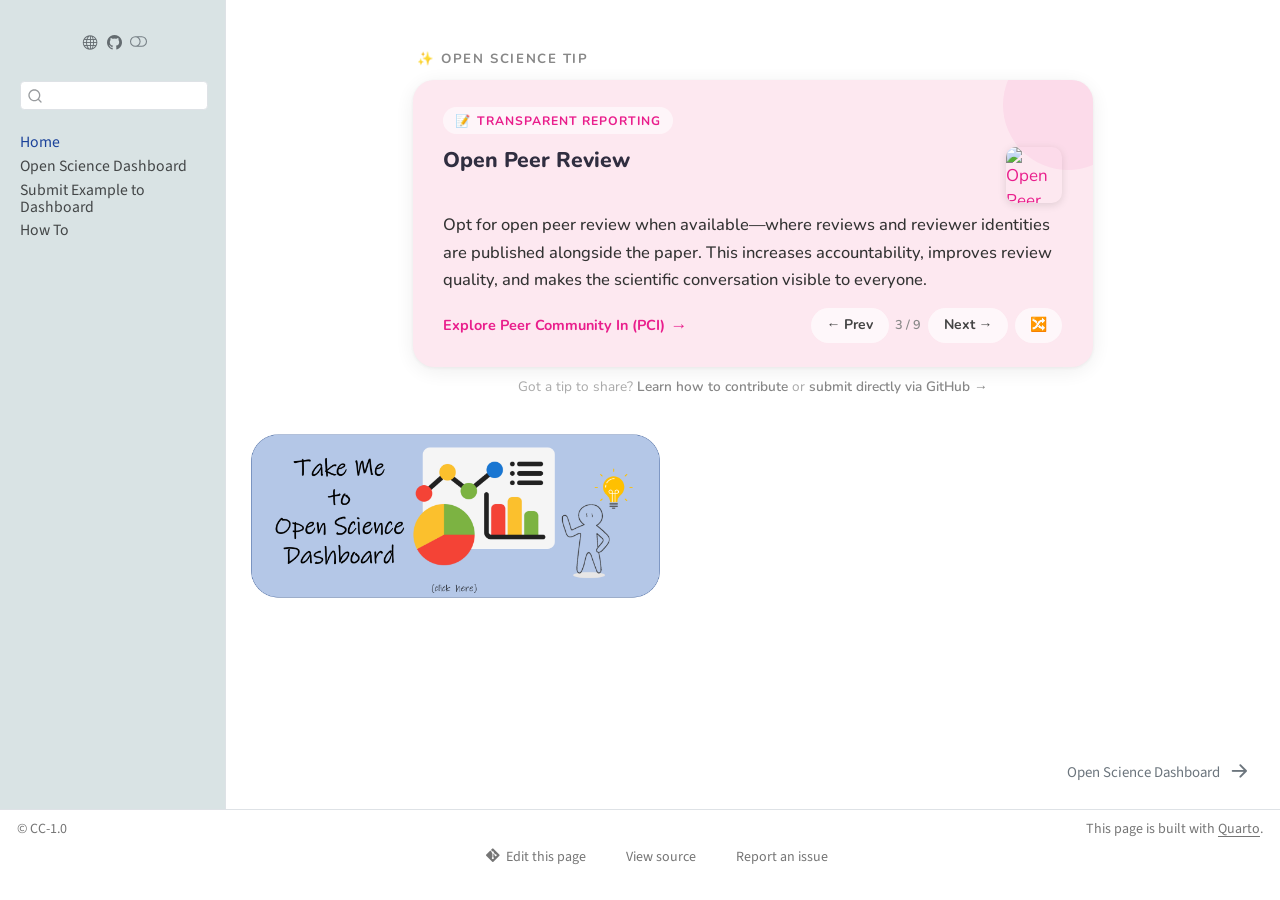
==== commit 409f5144: "Built site for gh-pages" ====
--- a/index.html
+++ b/index.html
@@ -2,17 +2,23 @@
 <html xmlns="http://www.w3.org/1999/xhtml" lang="en" xml:lang="en"><head>
 
 <meta charset="utf-8">
-<meta name="generator" content="quarto-1.8.27">
+<meta name="generator" content="quarto-1.10.19">
 
 <meta name="viewport" content="width=device-width, initial-scale=1.0, user-scalable=yes">
 
 
 <title>Open Science Dashboard – NOAA quarto simple</title>
 <style>
-code{white-space: pre-wrap;}
+/* Default styles provided by pandoc.
+** See https://pandoc.org/MANUAL.html#variables-for-html for config info.
+*/
 span.smallcaps{font-variant: small-caps;}
-div.columns{display: flex; gap: min(4vw, 1.5em);}
-div.column{flex: auto; overflow-x: auto;}
+div.columns{display: flex; gap: 1.5em;}
+div.column{flex: auto;}
+@media screen {
+div.columns{gap: min(4vw, 1.5em);}
+div.column{overflow-x: auto;}
+}
 div.hanging-indent{margin-left: 1.5em; text-indent: -1.5em;}
 ul.task-list{list-style: none;}
 ul.task-list li input[type="checkbox"] {
@@ -33,19 +39,18 @@
 <link href="./images/favicon.ico" rel="icon">
 <script src="site_libs/quarto-html/quarto.js" type="module"></script>
 <script src="site_libs/quarto-html/tabsets/tabsets.js" type="module"></script>
-<script src="site_libs/quarto-html/axe/axe-check.js" type="module"></script>
 <script src="site_libs/quarto-html/popper.min.js"></script>
 <script src="site_libs/quarto-html/tippy.umd.min.js"></script>
 <script src="site_libs/quarto-html/anchor.min.js"></script>
 <link href="site_libs/quarto-html/tippy.css" rel="stylesheet">
-<link href="site_libs/quarto-html/quarto-syntax-highlighting-ed96de9b727972fe78a7b5d16c58bf87.css" rel="stylesheet" class="quarto-color-scheme" id="quarto-text-highlighting-styles">
-<link href="site_libs/quarto-html/quarto-syntax-highlighting-dark-4d9afe2b8d18ee9fa5d0d57b5ed4214d.css" rel="stylesheet" class="quarto-color-scheme quarto-color-alternate" id="quarto-text-highlighting-styles">
-<link href="site_libs/quarto-html/quarto-syntax-highlighting-ed96de9b727972fe78a7b5d16c58bf87.css" rel="stylesheet" class="quarto-color-scheme-extra" id="quarto-text-highlighting-styles">
+<link href="site_libs/quarto-html/quarto-syntax-highlighting-bf27225e3a48a9273f3daa8f8e829971.css" rel="stylesheet" class="quarto-color-scheme" id="quarto-text-highlighting-styles">
+<link href="site_libs/quarto-html/quarto-syntax-highlighting-dark-b626d73c4c936ccc3cb08be7d45d1df6.css" rel="stylesheet" class="quarto-color-scheme quarto-color-alternate" id="quarto-text-highlighting-styles">
+<link href="site_libs/quarto-html/quarto-syntax-highlighting-bf27225e3a48a9273f3daa8f8e829971.css" rel="stylesheet" class="quarto-color-scheme-extra" id="quarto-text-highlighting-styles">
 <script src="site_libs/bootstrap/bootstrap.min.js"></script>
 <link href="site_libs/bootstrap/bootstrap-icons.css" rel="stylesheet">
-<link href="site_libs/bootstrap/bootstrap-9b24b7aa4dada73b2f1a005fa628a955.min.css" rel="stylesheet" append-hash="true" class="quarto-color-scheme" id="quarto-bootstrap" data-mode="light">
-<link href="site_libs/bootstrap/bootstrap-dark-955dab038907d35f91c148f97680b2a0.min.css" rel="stylesheet" append-hash="true" class="quarto-color-scheme quarto-color-alternate" id="quarto-bootstrap" data-mode="dark">
-<link href="site_libs/bootstrap/bootstrap-9b24b7aa4dada73b2f1a005fa628a955.min.css" rel="stylesheet" append-hash="true" class="quarto-color-scheme-extra" id="quarto-bootstrap" data-mode="light">
+<link href="site_libs/bootstrap/bootstrap-f1f35c6febc2e7fd84b6d4f0247c7521.min.css" rel="stylesheet" append-hash="true" class="quarto-color-scheme" id="quarto-bootstrap" data-mode="light">
+<link href="site_libs/bootstrap/bootstrap-dark-c416f5c2c4a43df041981ab9af96a5e6.min.css" rel="stylesheet" append-hash="true" class="quarto-color-scheme quarto-color-alternate" id="quarto-bootstrap" data-mode="dark">
+<link href="site_libs/bootstrap/bootstrap-f1f35c6febc2e7fd84b6d4f0247c7521.min.css" rel="stylesheet" append-hash="true" class="quarto-color-scheme-extra" id="quarto-bootstrap" data-mode="light">
 <script id="quarto-search-options" type="application/json">{
   "location": "sidebar",
   "copy-button": false,
@@ -302,7 +307,7 @@
 </li>
         <li class="sidebar-item">
   <div class="sidebar-item-container"> 
-  <a href="./content/Instructions.qmd" class="sidebar-item-text sidebar-link">
+  <a href="./content/instructions.html" class="sidebar-item-text sidebar-link">
  <span class="menu-text">How To</span></a>
   </div>
 </li>
--- a/site_libs/quarto-html/quarto-syntax-highlighting-bf27225e3a48a9273f3daa8f8e829971.css
+++ b/site_libs/quarto-html/quarto-syntax-highlighting-bf27225e3a48a9273f3daa8f8e829971.css
@@ -0,0 +1,236 @@
+/* quarto syntax highlight colors */
+:root {
+  --quarto-hl-ot-color: #003B4F;
+  --quarto-hl-at-color: #657422;
+  --quarto-hl-ss-color: #20794D;
+  --quarto-hl-an-color: #5E5E5E;
+  --quarto-hl-fu-color: #4758AB;
+  --quarto-hl-st-color: #20794D;
+  --quarto-hl-cf-color: #003B4F;
+  --quarto-hl-op-color: #5E5E5E;
+  --quarto-hl-er-color: #AD0000;
+  --quarto-hl-bn-color: #AD0000;
+  --quarto-hl-al-color: #AD0000;
+  --quarto-hl-va-color: #111111;
+  --quarto-hl-bu-color: inherit;
+  --quarto-hl-ex-color: inherit;
+  --quarto-hl-pp-color: #AD0000;
+  --quarto-hl-in-color: #5E5E5E;
+  --quarto-hl-vs-color: #20794D;
+  --quarto-hl-wa-color: #5E5E5E;
+  --quarto-hl-do-color: #5E5E5E;
+  --quarto-hl-im-color: #00769E;
+  --quarto-hl-ch-color: #20794D;
+  --quarto-hl-dt-color: #AD0000;
+  --quarto-hl-fl-color: #AD0000;
+  --quarto-hl-co-color: #5E5E5E;
+  --quarto-hl-cv-color: #5E5E5E;
+  --quarto-hl-cn-color: #8f5902;
+  --quarto-hl-sc-color: #5E5E5E;
+  --quarto-hl-dv-color: #AD0000;
+  --quarto-hl-kw-color: #003B4F;
+}
+
+/* other quarto variables */
+:root {
+  --quarto-font-monospace: SFMono-Regular, Menlo, Monaco, Consolas, "Liberation Mono", "Courier New", monospace;
+}
+
+/* syntax highlight based on Pandoc's rules */
+pre > code.sourceCode > span {
+  color: #003B4F;
+}
+
+code.sourceCode > span {
+  color: #003B4F;
+}
+
+div.sourceCode,
+div.sourceCode pre.sourceCode {
+  color: #003B4F;
+}
+
+/* Normal */
+code span {
+  color: #003B4F;
+}
+
+/* Alert */
+code span.al {
+  color: #AD0000;
+  font-style: inherit;
+}
+
+/* Annotation */
+code span.an {
+  color: #5E5E5E;
+  font-style: inherit;
+}
+
+/* Attribute */
+code span.at {
+  color: #657422;
+  font-style: inherit;
+}
+
+/* BaseN */
+code span.bn {
+  color: #AD0000;
+  font-style: inherit;
+}
+
+/* BuiltIn */
+code span.bu {
+  font-style: inherit;
+}
+
+/* ControlFlow */
+code span.cf {
+  color: #003B4F;
+  font-weight: bold;
+  font-style: inherit;
+}
+
+/* Char */
+code span.ch {
+  color: #20794D;
+  font-style: inherit;
+}
+
+/* Constant */
+code span.cn {
+  color: #8f5902;
+  font-style: inherit;
+}
+
+/* Comment */
+code span.co {
+  color: #5E5E5E;
+  font-style: inherit;
+}
+
+/* CommentVar */
+code span.cv {
+  color: #5E5E5E;
+  font-style: italic;
+}
+
+/* Documentation */
+code span.do {
+  color: #5E5E5E;
+  font-style: italic;
+}
+
+/* DataType */
+code span.dt {
+  color: #AD0000;
+  font-style: inherit;
+}
+
+/* DecVal */
+code span.dv {
+  color: #AD0000;
+  font-style: inherit;
+}
+
+/* Error */
+code span.er {
+  color: #AD0000;
+  font-style: inherit;
+}
+
+/* Extension */
+code span.ex {
+  font-style: inherit;
+}
+
+/* Float */
+code span.fl {
+  color: #AD0000;
+  font-style: inherit;
+}
+
+/* Function */
+code span.fu {
+  color: #4758AB;
+  font-style: inherit;
+}
+
+/* Import */
+code span.im {
+  color: #00769E;
+  font-style: inherit;
+}
+
+/* Information */
+code span.in {
+  color: #5E5E5E;
+  font-style: inherit;
+}
+
+/* Keyword */
+code span.kw {
+  color: #003B4F;
+  font-weight: bold;
+  font-style: inherit;
+}
+
+/* Operator */
+code span.op {
+  color: #5E5E5E;
+  font-style: inherit;
+}
+
+/* Other */
+code span.ot {
+  color: #003B4F;
+  font-style: inherit;
+}
+
+/* Preprocessor */
+code span.pp {
+  color: #AD0000;
+  font-style: inherit;
+}
+
+/* SpecialChar */
+code span.sc {
+  color: #5E5E5E;
+  font-style: inherit;
+}
+
+/* SpecialString */
+code span.ss {
+  color: #20794D;
+  font-style: inherit;
+}
+
+/* String */
+code span.st {
+  color: #20794D;
+  font-style: inherit;
+}
+
+/* Variable */
+code span.va {
+  color: #111111;
+  font-style: inherit;
+}
+
+/* VerbatimString */
+code span.vs {
+  color: #20794D;
+  font-style: inherit;
+}
+
+/* Warning */
+code span.wa {
+  color: #5E5E5E;
+  font-style: italic;
+}
+
+.prevent-inlining {
+  content: "</";
+}
+
+/*# sourceMappingURL=8be38f48d34c45af72792cbd699585e7.css.map */
--- a/site_libs/quarto-html/quarto-syntax-highlighting-dark-b626d73c4c936ccc3cb08be7d45d1df6.css
+++ b/site_libs/quarto-html/quarto-syntax-highlighting-dark-b626d73c4c936ccc3cb08be7d45d1df6.css
@@ -0,0 +1,219 @@
+/* quarto syntax highlight colors */
+:root {
+  --quarto-hl-al-color: #f07178;
+  --quarto-hl-an-color: #d4d0ab;
+  --quarto-hl-at-color: #00e0e0;
+  --quarto-hl-bn-color: #d4d0ab;
+  --quarto-hl-bu-color: #abe338;
+  --quarto-hl-ch-color: #abe338;
+  --quarto-hl-co-color: #f8f8f2;
+  --quarto-hl-cv-color: #ffd700;
+  --quarto-hl-cn-color: #ffd700;
+  --quarto-hl-cf-color: #ffa07a;
+  --quarto-hl-dt-color: #ffa07a;
+  --quarto-hl-dv-color: #d4d0ab;
+  --quarto-hl-do-color: #f8f8f2;
+  --quarto-hl-er-color: #f07178;
+  --quarto-hl-ex-color: #00e0e0;
+  --quarto-hl-fl-color: #d4d0ab;
+  --quarto-hl-fu-color: #ffa07a;
+  --quarto-hl-im-color: #abe338;
+  --quarto-hl-in-color: #d4d0ab;
+  --quarto-hl-kw-color: #ffa07a;
+  --quarto-hl-op-color: #ffa07a;
+  --quarto-hl-ot-color: #00e0e0;
+  --quarto-hl-pp-color: #dcc6e0;
+  --quarto-hl-re-color: #00e0e0;
+  --quarto-hl-sc-color: #abe338;
+  --quarto-hl-ss-color: #abe338;
+  --quarto-hl-st-color: #abe338;
+  --quarto-hl-va-color: #00e0e0;
+  --quarto-hl-vs-color: #abe338;
+  --quarto-hl-wa-color: #dcc6e0;
+}
+
+/* other quarto variables */
+:root {
+  --quarto-font-monospace: SFMono-Regular, Menlo, Monaco, Consolas, "Liberation Mono", "Courier New", monospace;
+}
+
+/* syntax highlight based on Pandoc's rules */
+pre > code.sourceCode > span {
+  color: #f8f8f2;
+}
+
+code.sourceCode > span {
+  color: #f8f8f2;
+}
+
+div.sourceCode,
+div.sourceCode pre.sourceCode {
+  color: #f8f8f2;
+}
+
+/* Normal */
+code span {
+  color: #f8f8f2;
+}
+
+/* Alert */
+code span.al {
+  color: #f07178;
+}
+
+/* Annotation */
+code span.an {
+  color: #d4d0ab;
+}
+
+/* Attribute */
+code span.at {
+  color: #00e0e0;
+}
+
+/* BaseN */
+code span.bn {
+  color: #d4d0ab;
+}
+
+/* BuiltIn */
+code span.bu {
+  color: #abe338;
+}
+
+/* ControlFlow */
+code span.cf {
+  font-weight: bold;
+  color: #ffa07a;
+}
+
+/* Char */
+code span.ch {
+  color: #abe338;
+}
+
+/* Constant */
+code span.cn {
+  color: #ffd700;
+}
+
+/* Comment */
+code span.co {
+  font-style: italic;
+  color: #f8f8f2;
+}
+
+/* CommentVar */
+code span.cv {
+  color: #ffd700;
+}
+
+/* Documentation */
+code span.do {
+  color: #f8f8f2;
+}
+
+/* DataType */
+code span.dt {
+  color: #ffa07a;
+}
+
+/* DecVal */
+code span.dv {
+  color: #d4d0ab;
+}
+
+/* Error */
+code span.er {
+  color: #f07178;
+  text-decoration: underline;
+}
+
+/* Extension */
+code span.ex {
+  font-weight: bold;
+  color: #00e0e0;
+}
+
+/* Float */
+code span.fl {
+  color: #d4d0ab;
+}
+
+/* Function */
+code span.fu {
+  color: #ffa07a;
+}
+
+/* Import */
+code span.im {
+  color: #abe338;
+}
+
+/* Information */
+code span.in {
+  color: #d4d0ab;
+}
+
+/* Keyword */
+code span.kw {
+  font-weight: bold;
+  color: #ffa07a;
+}
+
+/* Operator */
+code span.op {
+  color: #ffa07a;
+}
+
+/* Other */
+code span.ot {
+  color: #00e0e0;
+}
+
+/* Preprocessor */
+code span.pp {
+  color: #dcc6e0;
+}
+
+/* RegionMarker */
+code span.re {
+  background-color: #f8f8f2;
+  color: #00e0e0;
+}
+
+/* SpecialChar */
+code span.sc {
+  color: #abe338;
+}
+
+/* SpecialString */
+code span.ss {
+  color: #abe338;
+}
+
+/* String */
+code span.st {
+  color: #abe338;
+}
+
+/* Variable */
+code span.va {
+  color: #00e0e0;
+}
+
+/* VerbatimString */
+code span.vs {
+  color: #abe338;
+}
+
+/* Warning */
+code span.wa {
+  color: #dcc6e0;
+}
+
+.prevent-inlining {
+  content: "</";
+}
+
+/*# sourceMappingURL=a269c63e8167c3ae395728e86feb0848.css.map */
--- a/site_libs/quarto-html/quarto-syntax-highlighting-bf27225e3a48a9273f3daa8f8e829971.css
+++ b/site_libs/quarto-html/quarto-syntax-highlighting-bf27225e3a48a9273f3daa8f8e829971.css
@@ -0,0 +1,236 @@
+/* quarto syntax highlight colors */
+:root {
+  --quarto-hl-ot-color: #003B4F;
+  --quarto-hl-at-color: #657422;
+  --quarto-hl-ss-color: #20794D;
+  --quarto-hl-an-color: #5E5E5E;
+  --quarto-hl-fu-color: #4758AB;
+  --quarto-hl-st-color: #20794D;
+  --quarto-hl-cf-color: #003B4F;
+  --quarto-hl-op-color: #5E5E5E;
+  --quarto-hl-er-color: #AD0000;
+  --quarto-hl-bn-color: #AD0000;
+  --quarto-hl-al-color: #AD0000;
+  --quarto-hl-va-color: #111111;
+  --quarto-hl-bu-color: inherit;
+  --quarto-hl-ex-color: inherit;
+  --quarto-hl-pp-color: #AD0000;
+  --quarto-hl-in-color: #5E5E5E;
+  --quarto-hl-vs-color: #20794D;
+  --quarto-hl-wa-color: #5E5E5E;
+  --quarto-hl-do-color: #5E5E5E;
+  --quarto-hl-im-color: #00769E;
+  --quarto-hl-ch-color: #20794D;
+  --quarto-hl-dt-color: #AD0000;
+  --quarto-hl-fl-color: #AD0000;
+  --quarto-hl-co-color: #5E5E5E;
+  --quarto-hl-cv-color: #5E5E5E;
+  --quarto-hl-cn-color: #8f5902;
+  --quarto-hl-sc-color: #5E5E5E;
+  --quarto-hl-dv-color: #AD0000;
+  --quarto-hl-kw-color: #003B4F;
+}
+
+/* other quarto variables */
+:root {
+  --quarto-font-monospace: SFMono-Regular, Menlo, Monaco, Consolas, "Liberation Mono", "Courier New", monospace;
+}
+
+/* syntax highlight based on Pandoc's rules */
+pre > code.sourceCode > span {
+  color: #003B4F;
+}
+
+code.sourceCode > span {
+  color: #003B4F;
+}
+
+div.sourceCode,
+div.sourceCode pre.sourceCode {
+  color: #003B4F;
+}
+
+/* Normal */
+code span {
+  color: #003B4F;
+}
+
+/* Alert */
+code span.al {
+  color: #AD0000;
+  font-style: inherit;
+}
+
+/* Annotation */
+code span.an {
+  color: #5E5E5E;
+  font-style: inherit;
+}
+
+/* Attribute */
+code span.at {
+  color: #657422;
+  font-style: inherit;
+}
+
+/* BaseN */
+code span.bn {
+  color: #AD0000;
+  font-style: inherit;
+}
+
+/* BuiltIn */
+code span.bu {
+  font-style: inherit;
+}
+
+/* ControlFlow */
+code span.cf {
+  color: #003B4F;
+  font-weight: bold;
+  font-style: inherit;
+}
+
+/* Char */
+code span.ch {
+  color: #20794D;
+  font-style: inherit;
+}
+
+/* Constant */
+code span.cn {
+  color: #8f5902;
+  font-style: inherit;
+}
+
+/* Comment */
+code span.co {
+  color: #5E5E5E;
+  font-style: inherit;
+}
+
+/* CommentVar */
+code span.cv {
+  color: #5E5E5E;
+  font-style: italic;
+}
+
+/* Documentation */
+code span.do {
+  color: #5E5E5E;
+  font-style: italic;
+}
+
+/* DataType */
+code span.dt {
+  color: #AD0000;
+  font-style: inherit;
+}
+
+/* DecVal */
+code span.dv {
+  color: #AD0000;
+  font-style: inherit;
+}
+
+/* Error */
+code span.er {
+  color: #AD0000;
+  font-style: inherit;
+}
+
+/* Extension */
+code span.ex {
+  font-style: inherit;
+}
+
+/* Float */
+code span.fl {
+  color: #AD0000;
+  font-style: inherit;
+}
+
+/* Function */
+code span.fu {
+  color: #4758AB;
+  font-style: inherit;
+}
+
+/* Import */
+code span.im {
+  color: #00769E;
+  font-style: inherit;
+}
+
+/* Information */
+code span.in {
+  color: #5E5E5E;
+  font-style: inherit;
+}
+
+/* Keyword */
+code span.kw {
+  color: #003B4F;
+  font-weight: bold;
+  font-style: inherit;
+}
+
+/* Operator */
+code span.op {
+  color: #5E5E5E;
+  font-style: inherit;
+}
+
+/* Other */
+code span.ot {
+  color: #003B4F;
+  font-style: inherit;
+}
+
+/* Preprocessor */
+code span.pp {
+  color: #AD0000;
+  font-style: inherit;
+}
+
+/* SpecialChar */
+code span.sc {
+  color: #5E5E5E;
+  font-style: inherit;
+}
+
+/* SpecialString */
+code span.ss {
+  color: #20794D;
+  font-style: inherit;
+}
+
+/* String */
+code span.st {
+  color: #20794D;
+  font-style: inherit;
+}
+
+/* Variable */
+code span.va {
+  color: #111111;
+  font-style: inherit;
+}
+
+/* VerbatimString */
+code span.vs {
+  color: #20794D;
+  font-style: inherit;
+}
+
+/* Warning */
+code span.wa {
+  color: #5E5E5E;
+  font-style: italic;
+}
+
+.prevent-inlining {
+  content: "</";
+}
+
+/*# sourceMappingURL=8be38f48d34c45af72792cbd699585e7.css.map */
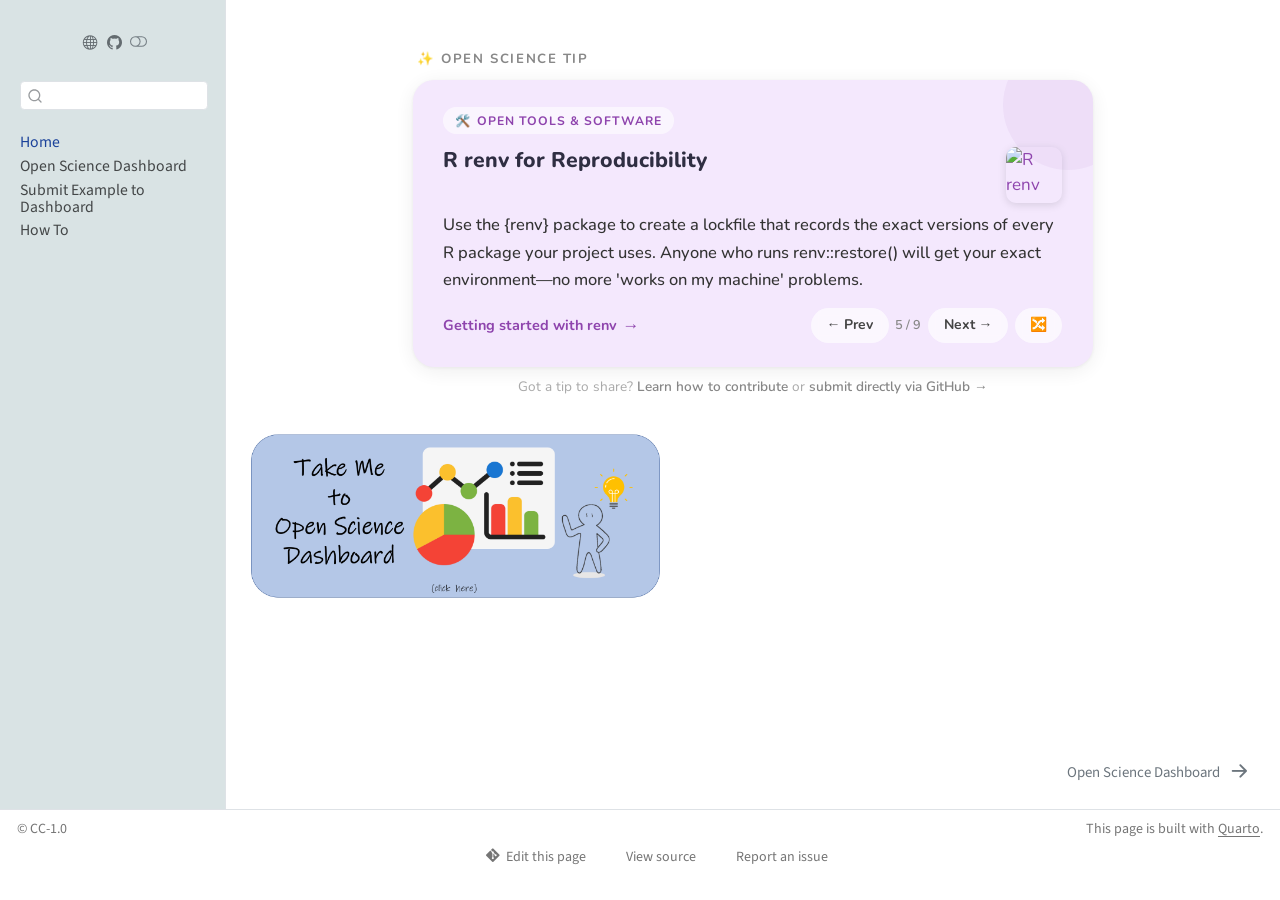
==== commit dd335f74: "Built site for gh-pages" ====
--- a/index.html
+++ b/index.html
@@ -301,7 +301,7 @@
 </li>
         <li class="sidebar-item">
   <div class="sidebar-item-container"> 
-  <a href="./content/dashboard-givingBack.html" class="sidebar-item-text sidebar-link">
+  <a href="./content/givingBack.html" class="sidebar-item-text sidebar-link">
  <span class="menu-text">Submit Example to Dashboard</span></a>
   </div>
 </li>
